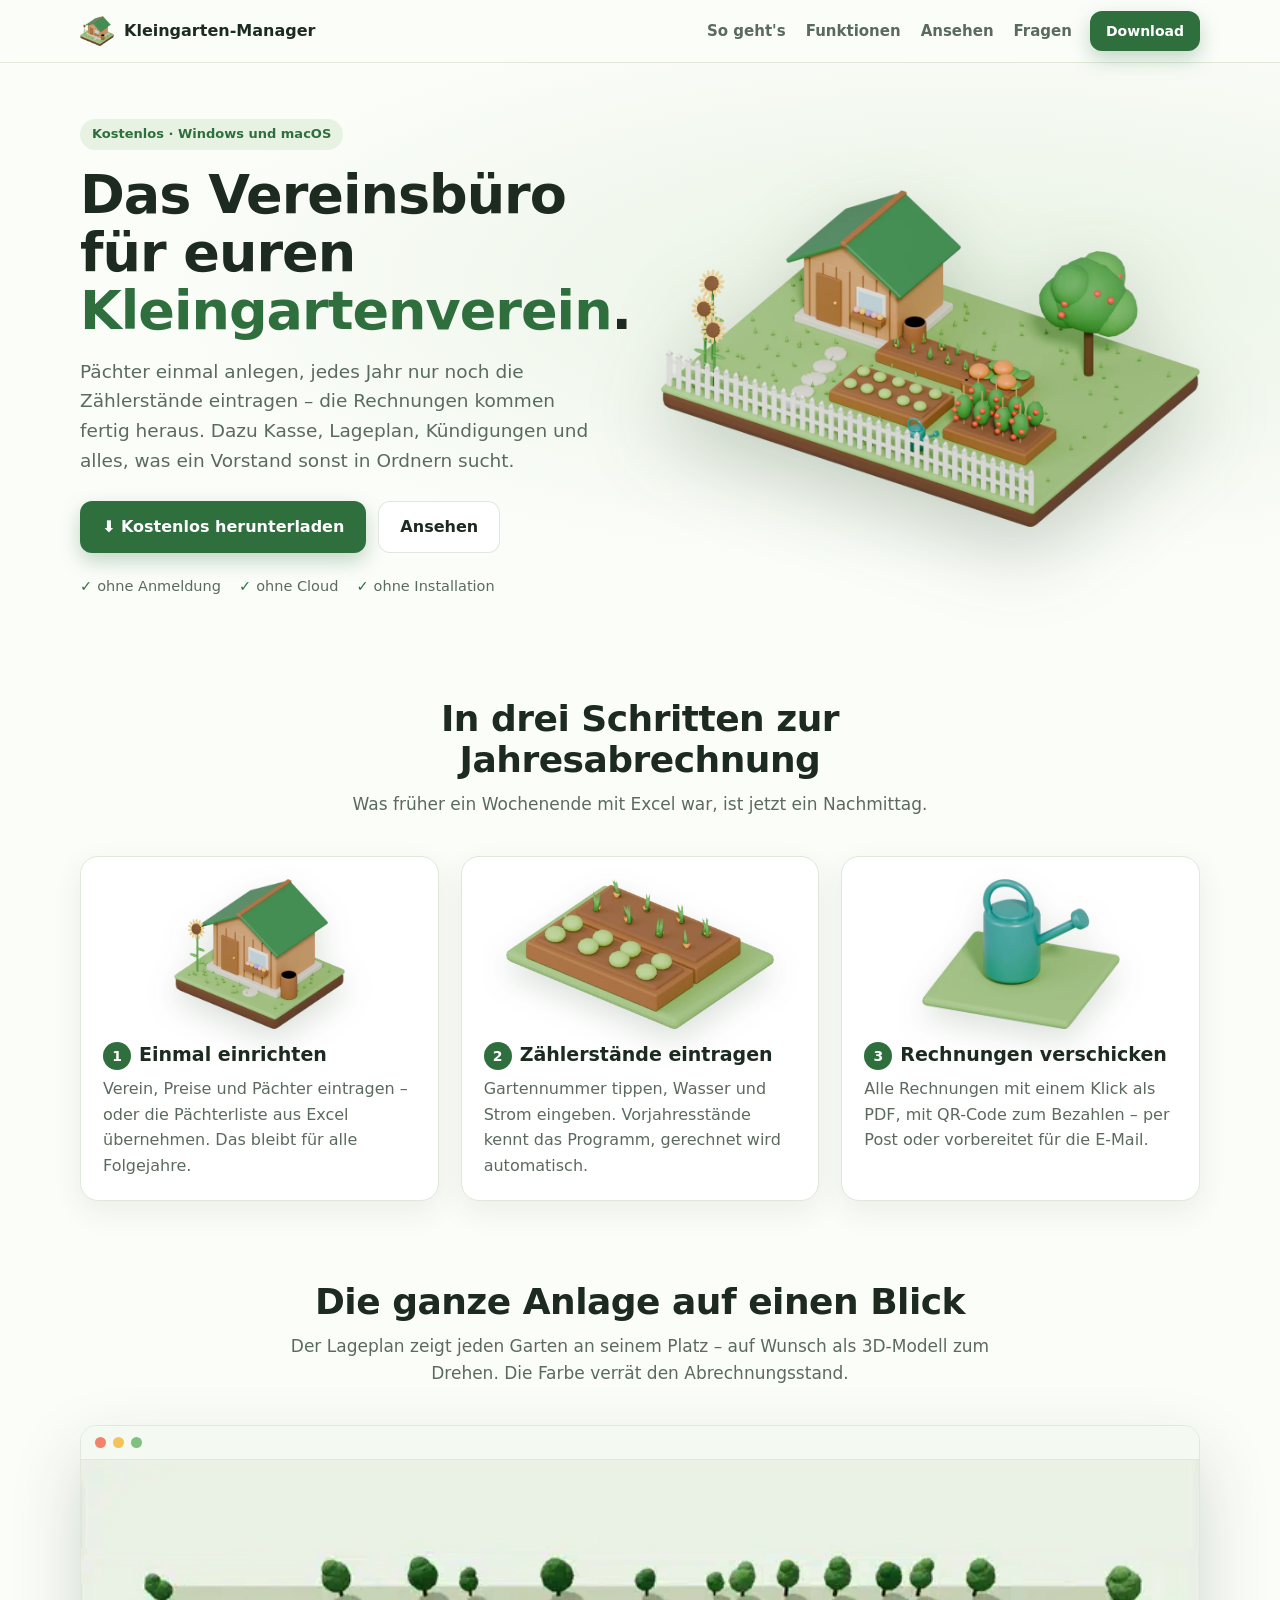
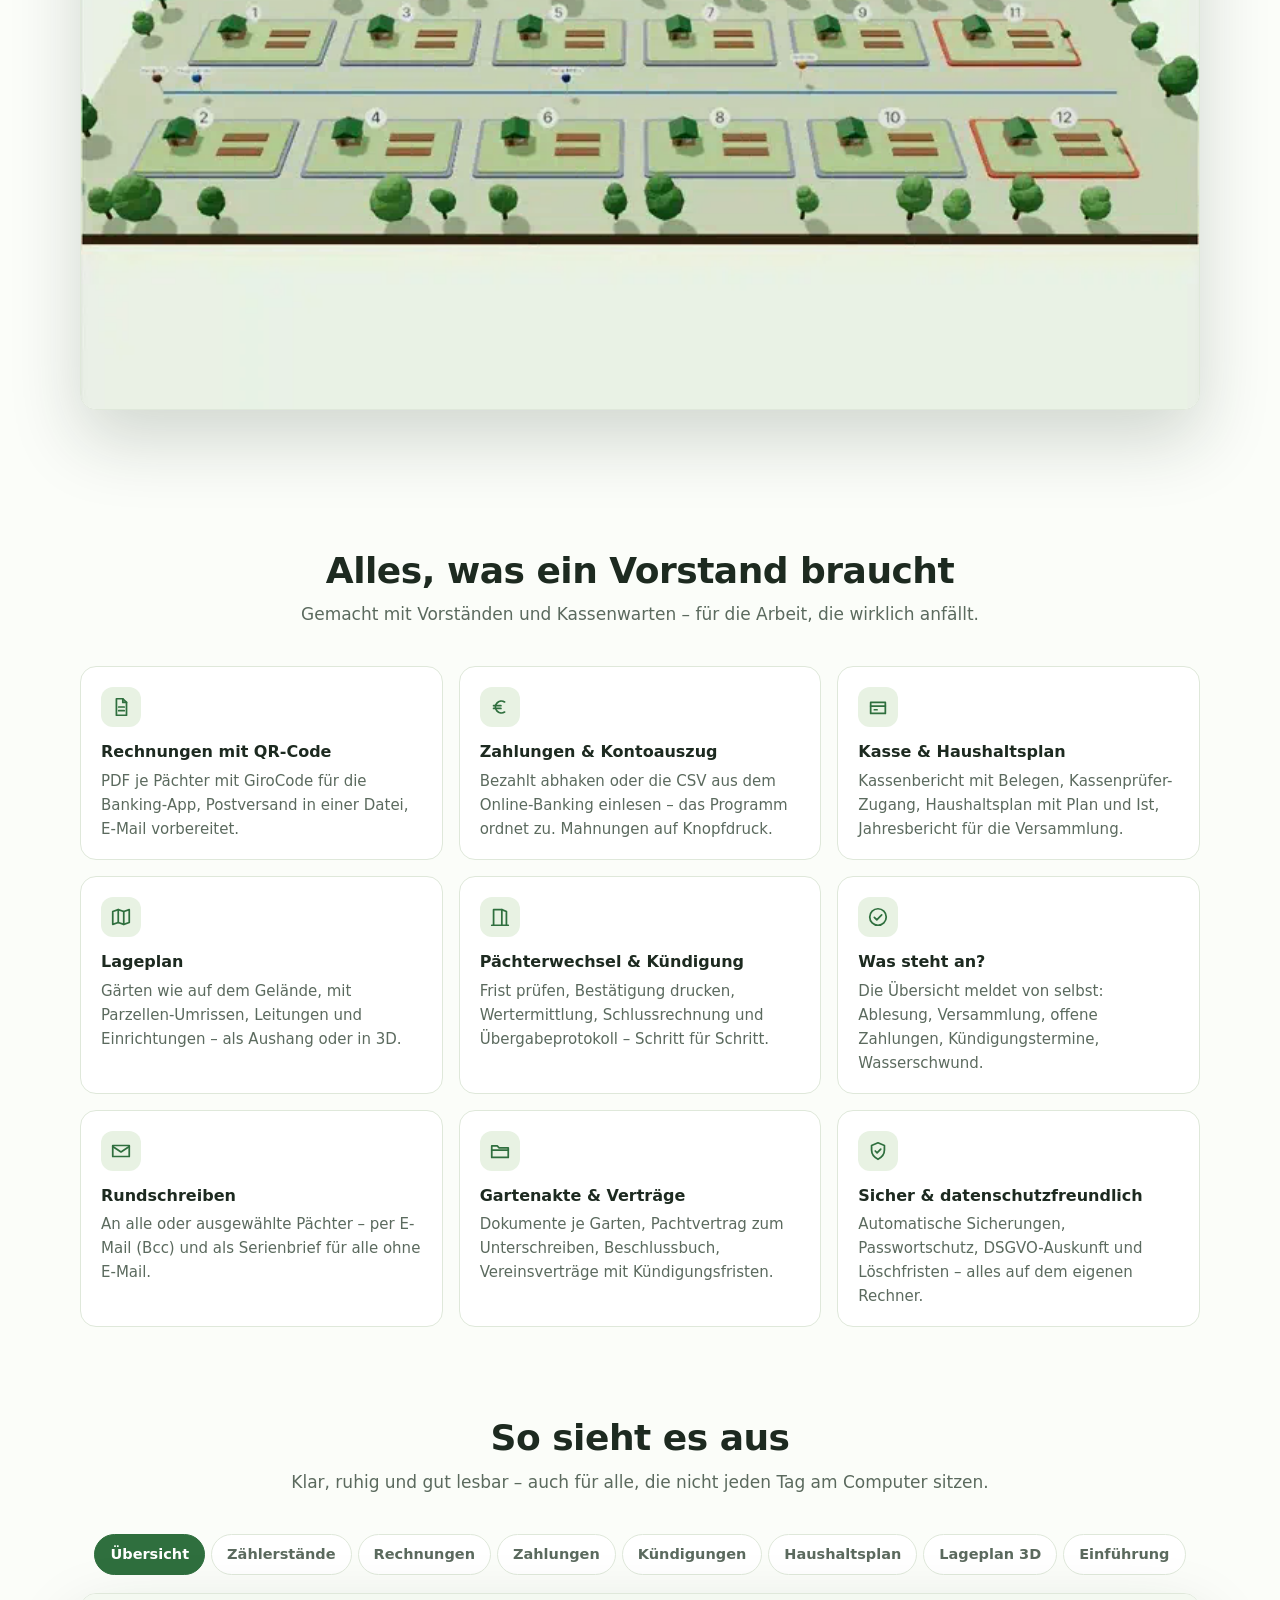
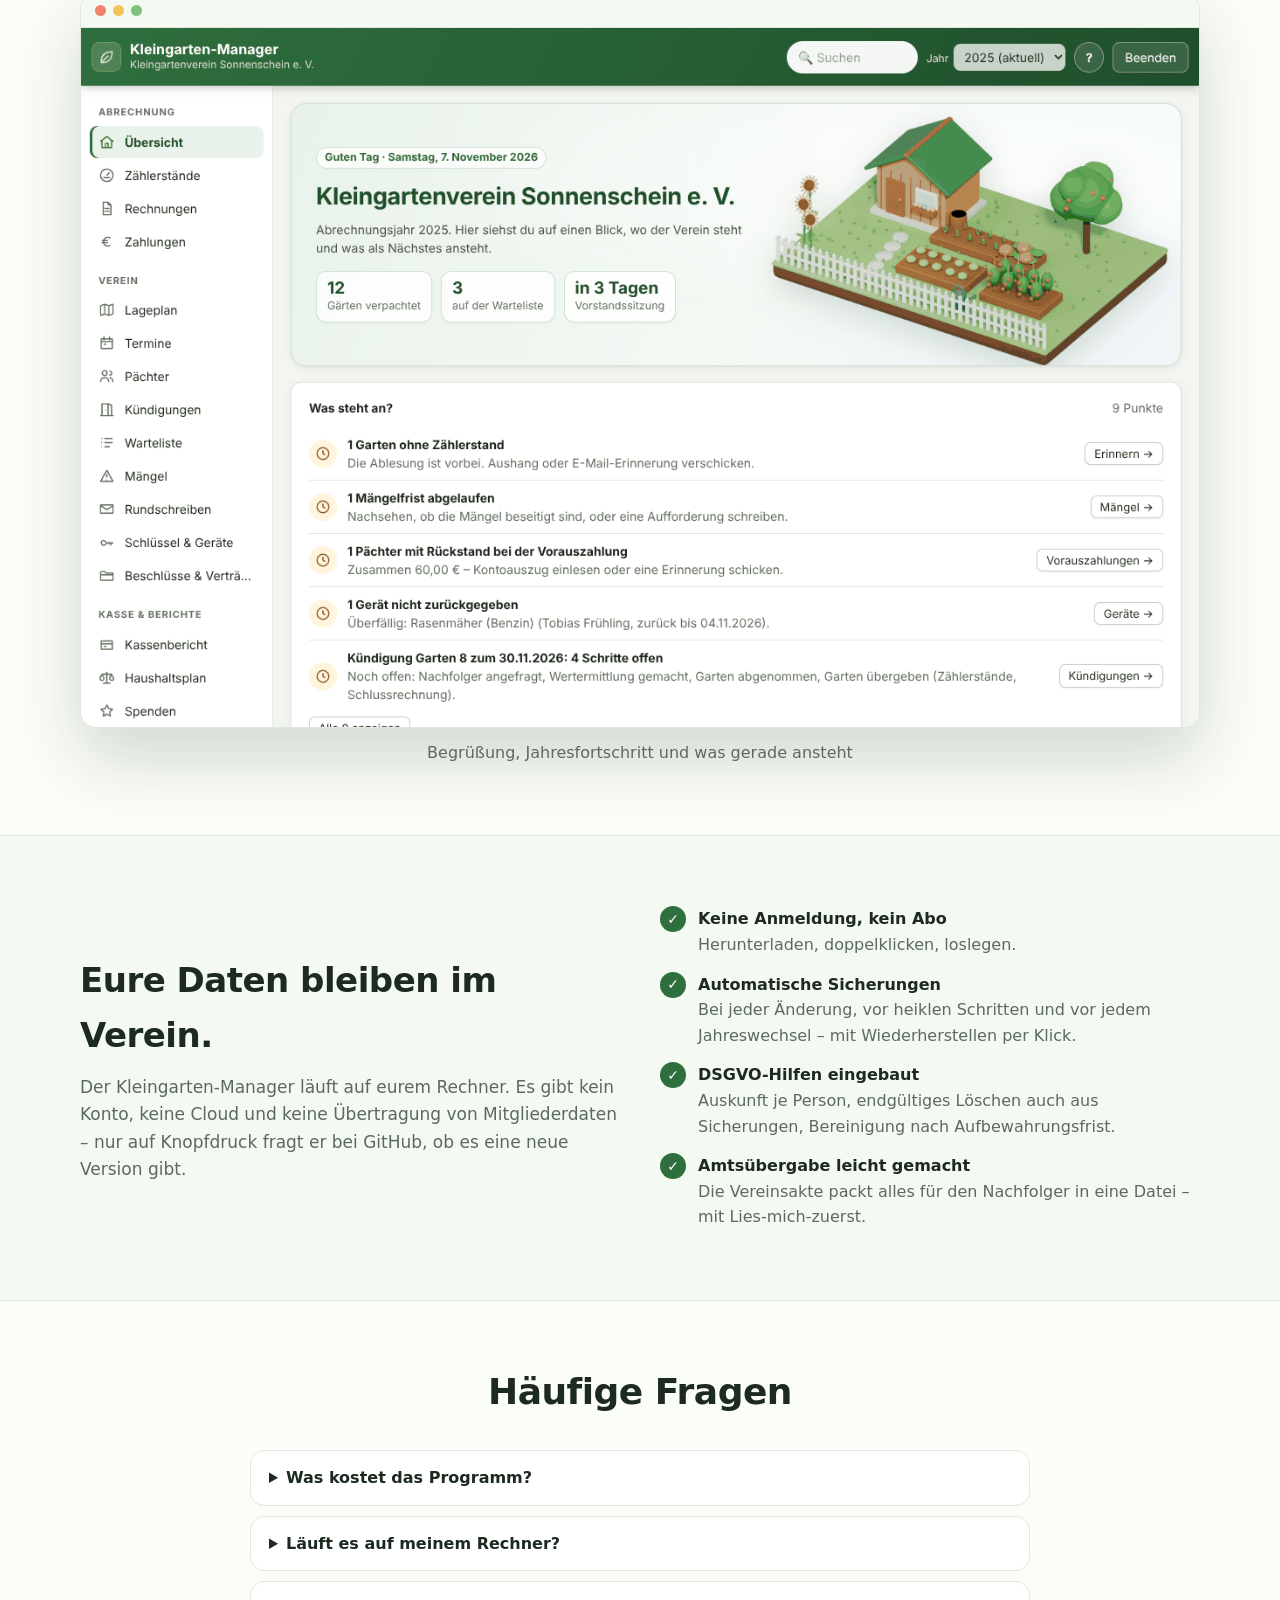
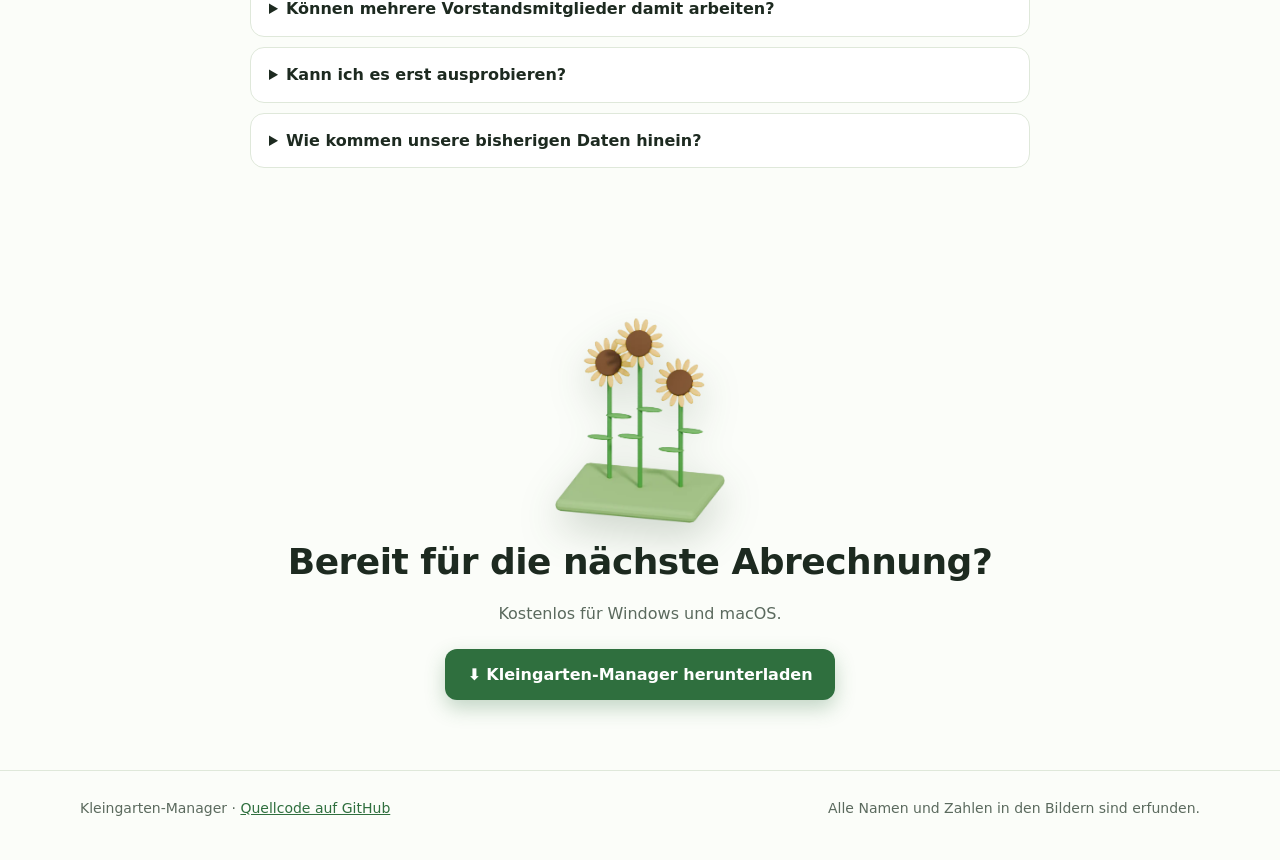
==== docs/index.html @ a8b7e05a "3D-Illustrationen, dezente Animationen, 3D-Lageplan, Willkommensgeschichte und Projektseite - Illust" ====
<!doctype html>
<html lang="de">
<head>
<meta charset="utf-8">
<meta name="viewport" content="width=device-width, initial-scale=1">
<title>Kleingarten-Manager – das Vereinsbüro für Kleingartenvereine</title>
<meta name="description" content="Kostenloses Programm für Kleingartenvereine: Zählerstände, Jahresrechnungen mit QR-Code, Zahlungen, Kasse, Lageplan, Kündigungen und mehr. Für Windows und macOS, ohne Cloud und ohne Anmeldung.">
<meta property="og:title" content="Kleingarten-Manager">
<meta property="og:description" content="Das Vereinsbüro für euren Kleingartenverein – kostenlos, ohne Cloud, ohne Anmeldung.">
<meta property="og:image" content="bilder/garten.webp">
<link rel="icon" href="bilder/laube.webp">
<style>
  :root {
    --gruen: #2f6f3e; --gruen-dunkel: #1f4d2b; --gruen-hell: #e8f2e3; --gruen-zart: #f4f9f1; --linie: #dfe8da;
    --text: #1d2a20; --grau: #5b6a5e; --karte: #ffffff; --grund: #fbfdf9; --schatten: 0 10px 30px rgba(20, 45, 25, .08);
    --rund: 18px;
  }
  @media (prefers-color-scheme: dark) {
    :root { --gruen: #6fbf7f; --gruen-dunkel: #a6dcb0; --gruen-hell: #1d2f22; --gruen-zart: #16231a; --linie: #2a3b2e;
      --text: #e8f0e9; --grau: #a7b6aa; --karte: #18231b; --grund: #111a13; --schatten: 0 10px 30px rgba(0, 0, 0, .35); }
  }
  * { box-sizing: border-box; }
  html { scroll-behavior: smooth; }
  body { margin: 0; font: 16px/1.6 system-ui, -apple-system, "Segoe UI", Roboto, sans-serif; color: var(--text); background: var(--grund); }
  a { color: var(--gruen); }
  img { max-width: 100%; height: auto; display: block; }
  .breit { width: min(1120px, calc(100% - 32px)); margin: 0 auto; }

  header.kopf { position: sticky; top: 0; z-index: 10; backdrop-filter: blur(10px); background: color-mix(in srgb, var(--grund) 82%, transparent); border-bottom: 1px solid var(--linie); }
  header.kopf .breit { display: flex; align-items: center; gap: 18px; height: 62px; }
  .marke { display: flex; align-items: center; gap: 10px; font-weight: 750; text-decoration: none; color: var(--text); }
  .marke img { width: 34px; height: 34px; object-fit: contain; }
  nav.links { margin-left: auto; display: flex; gap: 20px; }
  nav.links a { color: var(--grau); text-decoration: none; font-weight: 550; font-size: 15px; }
  nav.links a:hover { color: var(--text); }
  @media (max-width: 760px) { nav.links { display: none; } }

  .knopf { display: inline-flex; align-items: center; gap: 8px; padding: 13px 22px; border-radius: 12px; font-weight: 650; text-decoration: none;
    background: var(--gruen); color: #fff; box-shadow: 0 8px 20px rgba(47, 111, 62, .28); transition: transform .15s, box-shadow .15s; }
  .knopf:hover { transform: translateY(-1px); box-shadow: 0 12px 26px rgba(47, 111, 62, .32); }
  .knopf.zart { background: var(--karte); color: var(--text); box-shadow: inset 0 0 0 1px var(--linie); }
  @media (prefers-color-scheme: dark) { .knopf { color: #0f1a12; } }
  .klein { padding: 9px 16px; font-size: 14px; }

  .held { padding: 56px 0 30px; background: radial-gradient(ellipse at 75% 40%, var(--gruen-hell), transparent 60%); }
  .held .breit { display: grid; grid-template-columns: 1fr 1.05fr; gap: 30px; align-items: center; }
  .marke-klein { display: inline-block; font-size: 13px; font-weight: 650; color: var(--gruen); background: var(--gruen-hell); padding: 5px 12px; border-radius: 99px; }
  h1 { font-size: clamp(34px, 5vw, 54px); line-height: 1.08; letter-spacing: -1px; margin: 16px 0 16px; }
  h1 em { font-style: normal; color: var(--gruen); }
  .held p.unter { font-size: 18.5px; color: var(--grau); max-width: 520px; margin: 0 0 26px; }
  .held .aktionen { display: flex; gap: 12px; flex-wrap: wrap; }
  .held .fakten { display: flex; gap: 18px; flex-wrap: wrap; margin-top: 22px; color: var(--grau); font-size: 14.5px; }
  .held .fakten span::before { content: "✓ "; color: var(--gruen); font-weight: 800; }
  .held-bild img { filter: drop-shadow(0 28px 40px rgba(30, 60, 30, .22)); animation: schweben 7s ease-in-out infinite; }
  @keyframes schweben { 0%, 100% { transform: translateY(0); } 50% { transform: translateY(-8px); } }
  @media (max-width: 860px) { .held .breit { grid-template-columns: 1fr; } .held-bild { order: -1; max-width: 520px; margin: 0 auto; } }

  section { padding: 70px 0; }
  .titel { text-align: center; max-width: 720px; margin: 0 auto 38px; }
  .titel h2 { font-size: clamp(26px, 3.4vw, 36px); letter-spacing: -.5px; margin: 0 0 10px; line-height: 1.15; }
  .titel p { color: var(--grau); margin: 0; font-size: 17px; }

  .fenster { border-radius: 16px; overflow: hidden; background: var(--karte); box-shadow: 0 30px 70px rgba(20, 45, 25, .18); border: 1px solid var(--linie); }
  .fenster .leiste { height: 34px; display: flex; align-items: center; gap: 7px; padding: 0 14px; background: var(--gruen-zart); border-bottom: 1px solid var(--linie); }
  .fenster .leiste i { width: 11px; height: 11px; border-radius: 50%; background: #e6e9e3; }
  .fenster .leiste i:nth-child(1) { background: #f2836b; } .fenster .leiste i:nth-child(2) { background: #f4c45a; } .fenster .leiste i:nth-child(3) { background: #7fc27f; }

  .schritte { display: grid; grid-template-columns: repeat(3, 1fr); gap: 22px; }
  .schritt { background: var(--karte); border: 1px solid var(--linie); border-radius: var(--rund); padding: 22px; box-shadow: var(--schatten); }
  .schritt img { height: 150px; width: 100%; object-fit: contain; margin-bottom: 10px; filter: drop-shadow(0 12px 16px rgba(30, 60, 30, .16)); }
  .schritt b { display: block; font-size: 19px; margin-bottom: 6px; }
  .schritt span.nr { display: inline-grid; place-items: center; width: 28px; height: 28px; border-radius: 50%; background: var(--gruen); color: #fff; font-weight: 750; font-size: 14px; margin-right: 8px; }
  .schritt p { color: var(--grau); margin: 0; }
  @media (max-width: 860px) { .schritte { grid-template-columns: 1fr; } }

  .gitter { display: grid; grid-template-columns: repeat(3, 1fr); gap: 16px; }
  .merkmal { background: var(--karte); border: 1px solid var(--linie); border-radius: 16px; padding: 20px 20px 18px; transition: transform .2s, box-shadow .2s; }
  .merkmal:hover { transform: translateY(-2px); box-shadow: var(--schatten); }
  .merkmal .ico { width: 40px; height: 40px; border-radius: 12px; display: grid; place-items: center; background: var(--gruen-hell); color: var(--gruen); margin-bottom: 12px; }
  .merkmal .ico svg { width: 22px; height: 22px; fill: none; stroke: currentColor; stroke-width: 1.9; stroke-linecap: round; stroke-linejoin: round; }
  .merkmal b { display: block; margin-bottom: 4px; }
  .merkmal p { margin: 0; color: var(--grau); font-size: 15px; }
  @media (max-width: 960px) { .gitter { grid-template-columns: 1fr 1fr; } }
  @media (max-width: 620px) { .gitter { grid-template-columns: 1fr; } }

  .reiter { display: flex; gap: 6px; justify-content: center; flex-wrap: wrap; margin-bottom: 18px; }
  .reiter button { border: 1px solid var(--linie); background: var(--karte); color: var(--grau); padding: 8px 15px; border-radius: 99px; font: inherit; font-weight: 600; font-size: 14.5px; cursor: pointer; }
  .reiter button.an { background: var(--gruen); color: #fff; border-color: var(--gruen); }
  .galerie { position: relative; }
  .galerie img { width: 100%; transition: opacity .35s; }
  .galerie figcaption { text-align: center; color: var(--grau); margin-top: 12px; font-size: 15px; }

  .vertrauen { background: var(--gruen-zart); border-top: 1px solid var(--linie); border-bottom: 1px solid var(--linie); }
  .vertrauen .breit { display: grid; grid-template-columns: 1fr 1fr; gap: 40px; align-items: center; }
  .vertrauen ul { list-style: none; padding: 0; margin: 0; display: grid; gap: 14px; }
  .vertrauen li { display: grid; grid-template-columns: 28px 1fr; gap: 10px; }
  .vertrauen li::before { content: "✓"; display: grid; place-items: center; width: 26px; height: 26px; border-radius: 50%; background: var(--gruen); color: #fff; font-weight: 800; font-size: 14px; }
  .vertrauen li span { color: var(--grau); }
  @media (max-width: 860px) { .vertrauen .breit { grid-template-columns: 1fr; } }

  details { background: var(--karte); border: 1px solid var(--linie); border-radius: 14px; padding: 14px 18px; margin-bottom: 10px; }
  summary { cursor: pointer; font-weight: 650; }
  details p { color: var(--grau); margin: 10px 0 2px; }
  .faq { max-width: 780px; margin: 0 auto; }

  .schluss { text-align: center; }
  .schluss img { width: 170px; margin: 0 auto 10px; filter: drop-shadow(0 16px 20px rgba(30, 60, 30, .2)); }
  footer { border-top: 1px solid var(--linie); padding: 26px 0 40px; color: var(--grau); font-size: 14px; }
  footer .breit { display: flex; gap: 16px; flex-wrap: wrap; justify-content: space-between; }

  /* sanftes Erscheinen beim Scrollen */
  .erscheint { opacity: 0; transform: translateY(18px); transition: opacity .7s ease, transform .7s cubic-bezier(.2, .7, .2, 1); }
  .erscheint.sichtbar { opacity: 1; transform: none; }
  @media (prefers-reduced-motion: reduce) {
    html { scroll-behavior: auto; }
    .erscheint { opacity: 1; transform: none; transition: none; }
    .held-bild img { animation: none; }
  }
</style>
</head>
<body>

<header class="kopf">
  <div class="breit">
    <a class="marke" href="#"><img src="bilder/laube.webp" alt="">Kleingarten-Manager</a>
    <nav class="links"><a href="#so-gehts">So geht's</a><a href="#funktionen">Funktionen</a><a href="#ansehen">Ansehen</a><a href="#fragen">Fragen</a></nav>
    <a class="knopf klein" href="https://github.com/Magnethelm90/Kleingarten-Manager/releases/latest">Download</a>
  </div>
</header>

<main>
<div class="held">
  <div class="breit">
    <div>
      <span class="marke-klein">Kostenlos · Windows und macOS</span>
      <h1>Das Vereinsbüro für euren <em>Kleingartenverein</em>.</h1>
      <p class="unter">Pächter einmal anlegen, jedes Jahr nur noch die Zählerstände eintragen – die Rechnungen kommen fertig heraus. Dazu Kasse, Lageplan, Kündigungen und alles, was ein Vorstand sonst in Ordnern sucht.</p>
      <div class="aktionen">
        <a class="knopf" href="https://github.com/Magnethelm90/Kleingarten-Manager/releases/latest">⬇ Kostenlos herunterladen</a>
        <a class="knopf zart" href="#ansehen">Ansehen</a>
      </div>
      <div class="fakten"><span>ohne Anmeldung</span><span>ohne Cloud</span><span>ohne Installation</span></div>
    </div>
    <div class="held-bild"><img src="bilder/garten.webp" width="1200" height="830" alt="Kleingarten mit Laube, Beeten, Obstbaum und Zaun"></div>
  </div>
</div>

<section id="so-gehts">
  <div class="breit">
    <div class="titel erscheint"><h2>In drei Schritten zur Jahresabrechnung</h2><p>Was früher ein Wochenende mit Excel war, ist jetzt ein Nachmittag.</p></div>
    <div class="schritte">
      <div class="schritt erscheint"><img src="bilder/laube.webp" alt=""><b><span class="nr">1</span>Einmal einrichten</b><p>Verein, Preise und Pächter eintragen – oder die Pächterliste aus Excel übernehmen. Das bleibt für alle Folgejahre.</p></div>
      <div class="schritt erscheint"><img src="bilder/beet.webp" alt=""><b><span class="nr">2</span>Zählerstände eintragen</b><p>Gartennummer tippen, Wasser und Strom eingeben. Vorjahresstände kennt das Programm, gerechnet wird automatisch.</p></div>
      <div class="schritt erscheint"><img src="bilder/kanne.webp" alt=""><b><span class="nr">3</span>Rechnungen verschicken</b><p>Alle Rechnungen mit einem Klick als PDF, mit QR-Code zum Bezahlen – per Post oder vorbereitet für die E-Mail.</p></div>
    </div>
  </div>
</section>

<section style="padding-top:10px">
  <div class="breit erscheint">
    <div class="titel"><h2>Die ganze Anlage auf einen Blick</h2><p>Der Lageplan zeigt jeden Garten an seinem Platz – auf Wunsch als 3D-Modell zum Drehen. Die Farbe verrät den Abrechnungsstand.</p></div>
    <div class="fenster"><div class="leiste"><i></i><i></i><i></i></div><img src="bilder/lageplan-3d-animation.webp" width="760" height="373" alt="Der Lageplan als 3D-Modell" loading="lazy" style="width:100%"></div>
  </div>
</section>

<section id="funktionen">
  <div class="breit">
    <div class="titel erscheint"><h2>Alles, was ein Vorstand braucht</h2><p>Gemacht mit Vorständen und Kassenwarten – für die Arbeit, die wirklich anfällt.</p></div>
    <div class="gitter">
      <div class="merkmal erscheint"><div class="ico"><svg viewBox="0 0 24 24"><path d="M7 3h7l4 4v14H7z"/><path d="M14 3v4h4"/><path d="M9.5 12h6M9.5 16h6"/></svg></div><b>Rechnungen mit QR-Code</b><p>PDF je Pächter mit GiroCode für die Banking-App, Postversand in einer Datei, E-Mail vorbereitet.</p></div>
      <div class="merkmal erscheint"><div class="ico"><svg viewBox="0 0 24 24"><path d="M17 6.5A6.5 6.5 0 1 0 17 17.5"/><path d="M5 10.5h8M5 13.5h8"/></svg></div><b>Zahlungen & Kontoauszug</b><p>Bezahlt abhaken oder die CSV aus dem Online-Banking einlesen – das Programm ordnet zu. Mahnungen auf Knopfdruck.</p></div>
      <div class="merkmal erscheint"><div class="ico"><svg viewBox="0 0 24 24"><path d="M4 7h16v12H4z"/><path d="M4 11h16M8 15h3"/></svg></div><b>Kasse & Haushaltsplan</b><p>Kassenbericht mit Belegen, Kassenprüfer-Zugang, Haushaltsplan mit Plan und Ist, Jahresbericht für die Versammlung.</p></div>
      <div class="merkmal erscheint"><div class="ico"><svg viewBox="0 0 24 24"><path d="M3 6l6-2 6 2 6-2v14l-6 2-6-2-6 2z"/><path d="M9 4v14M15 6v14"/></svg></div><b>Lageplan</b><p>Gärten wie auf dem Gelände, mit Parzellen-Umrissen, Leitungen und Einrichtungen – als Aushang oder in 3D.</p></div>
      <div class="merkmal erscheint"><div class="ico"><svg viewBox="0 0 24 24"><path d="M5 21V4h9v17"/><path d="M14 4l5 2v15"/><path d="M3 21h18"/></svg></div><b>Pächterwechsel & Kündigung</b><p>Frist prüfen, Bestätigung drucken, Wertermittlung, Schlussrechnung und Übergabeprotokoll – Schritt für Schritt.</p></div>
      <div class="merkmal erscheint"><div class="ico"><svg viewBox="0 0 24 24"><path d="M12 3a9 9 0 1 0 0 18 9 9 0 0 0 0-18z"/><path d="M8 12.5l2.7 2.7L16 9.8"/></svg></div><b>Was steht an?</b><p>Die Übersicht meldet von selbst: Ablesung, Versammlung, offene Zahlungen, Kündigungstermine, Wasserschwund.</p></div>
      <div class="merkmal erscheint"><div class="ico"><svg viewBox="0 0 24 24"><path d="M3 6h18v12H3z"/><path d="M3 7l9 6 9-6"/></svg></div><b>Rundschreiben</b><p>An alle oder ausgewählte Pächter – per E-Mail (Bcc) und als Serienbrief für alle ohne E-Mail.</p></div>
      <div class="merkmal erscheint"><div class="ico"><svg viewBox="0 0 24 24"><path d="M3 6.5h6l2 2h10V19H3z"/><path d="M3 11h18"/></svg></div><b>Gartenakte & Verträge</b><p>Dokumente je Garten, Pachtvertrag zum Unterschreiben, Beschlussbuch, Vereinsverträge mit Kündigungsfristen.</p></div>
      <div class="merkmal erscheint"><div class="ico"><svg viewBox="0 0 24 24"><path d="M12 3l7 3v5c0 5-3 8-7 10-4-2-7-5-7-10V6z"/><path d="M9 12l2 2 4-4"/></svg></div><b>Sicher & datenschutzfreundlich</b><p>Automatische Sicherungen, Passwortschutz, DSGVO-Auskunft und Löschfristen – alles auf dem eigenen Rechner.</p></div>
    </div>
  </div>
</section>

<section id="ansehen" style="padding-top:20px">
  <div class="breit erscheint">
    <div class="titel"><h2>So sieht es aus</h2><p>Klar, ruhig und gut lesbar – auch für alle, die nicht jeden Tag am Computer sitzen.</p></div>
    <div class="reiter" role="tablist"></div>
    <figure class="galerie fenster" style="margin:0"><div class="leiste"><i></i><i></i><i></i></div><img id="galerie-bild" src="bilder/uebersicht.png" width="1280" height="800" alt=""></figure>
    <figcaption class="galerie" id="galerie-text" style="text-align:center;color:var(--grau);margin-top:12px"></figcaption>
  </div>
</section>

<section class="vertrauen">
  <div class="breit">
    <div class="erscheint">
      <h2 style="font-size:clamp(26px,3.4vw,34px);letter-spacing:-.5px;margin:0 0 12px">Eure Daten bleiben im Verein.</h2>
      <p style="color:var(--grau);font-size:17px;margin:0">Der Kleingarten-Manager läuft auf eurem Rechner. Es gibt kein Konto, keine Cloud und keine Übertragung von Mitgliederdaten – nur auf Knopfdruck fragt er bei GitHub, ob es eine neue Version gibt.</p>
    </div>
    <ul class="erscheint">
      <li><div><b>Keine Anmeldung, kein Abo</b><br><span>Herunterladen, doppelklicken, loslegen.</span></div></li>
      <li><div><b>Automatische Sicherungen</b><br><span>Bei jeder Änderung, vor heiklen Schritten und vor jedem Jahreswechsel – mit Wiederherstellen per Klick.</span></div></li>
      <li><div><b>DSGVO-Hilfen eingebaut</b><br><span>Auskunft je Person, endgültiges Löschen auch aus Sicherungen, Bereinigung nach Aufbewahrungsfrist.</span></div></li>
      <li><div><b>Amtsübergabe leicht gemacht</b><br><span>Die Vereinsakte packt alles für den Nachfolger in eine Datei – mit Lies-mich-zuerst.</span></div></li>
    </ul>
  </div>
</section>

<section id="fragen">
  <div class="breit">
    <div class="titel erscheint"><h2>Häufige Fragen</h2></div>
    <div class="faq erscheint">
      <details><summary>Was kostet das Programm?</summary><p>Nichts. Der Kleingarten-Manager ist kostenlos, ohne Abo und ohne versteckte Kosten.</p></details>
      <details><summary>Läuft es auf meinem Rechner?</summary><p>Auf Windows 10 und 11 als einzelne .exe-Datei ohne Installation, auf macOS als App für den Programme-Ordner.</p></details>
      <details><summary>Können mehrere Vorstandsmitglieder damit arbeiten?</summary><p>Ja – liegt der Datenordner auf einem USB-Stick oder Netzlaufwerk, sorgt eine Sperre dafür, dass nie zwei Rechner gleichzeitig ändern.</p></details>
      <details><summary>Kann ich es erst ausprobieren?</summary><p>Ja. Auf Knopfdruck lädt das Programm einen erfundenen Beispielverein, den du mit einem Klick wieder entfernst.</p></details>
      <details><summary>Wie kommen unsere bisherigen Daten hinein?</summary><p>Die Pächterliste lässt sich aus Excel oder einer CSV-Datei übernehmen. Zählerstände des Vorjahres werden dabei mitgenommen.</p></details>
    </div>
  </div>
</section>

<section class="schluss">
  <div class="breit erscheint">
    <img src="bilder/sonne.webp" alt="">
    <h2 style="font-size:clamp(26px,3.4vw,36px);letter-spacing:-.5px;margin:0 0 10px">Bereit für die nächste Abrechnung?</h2>
    <p style="color:var(--grau);margin:0 0 22px">Kostenlos für Windows und macOS.</p>
    <a class="knopf" href="https://github.com/Magnethelm90/Kleingarten-Manager/releases/latest">⬇ Kleingarten-Manager herunterladen</a>
  </div>
</section>
</main>

<footer>
  <div class="breit">
    <span>Kleingarten-Manager · <a href="https://github.com/Magnethelm90/Kleingarten-Manager">Quellcode auf GitHub</a></span>
    <span>Alle Namen und Zahlen in den Bildern sind erfunden.</span>
  </div>
</footer>

<script>
  // Bildergalerie mit Reitern
  const BILDER = [
    ['uebersicht', 'Übersicht', 'Begrüßung, Jahresfortschritt und was gerade ansteht'],
    ['zaehlerstaende', 'Zählerstände', 'Nummer eintippen, nur die neuen Stände eingeben'],
    ['rechnungen', 'Rechnungen', 'Prüfen und mit einem Klick für alle ausstellen'],
    ['zahlungen', 'Zahlungen', 'Bezahlt abhaken, offene Posten und Mahnungen'],
    ['kuendigungen', 'Kündigungen', 'Frist prüfen und Schritt für Schritt bis zur Übergabe'],
    ['haushalt', 'Haushaltsplan', 'Plan und Ist je Posten auf einen Blick'],
    ['lageplan-3d', 'Lageplan 3D', 'Die Anlage als Modell zum Drehen und Zoomen'],
    ['einfuehrung', 'Einführung', 'Beim ersten Start: fünf Bilder, dann ein kurzer Rundgang'],
  ];
  const reiter = document.querySelector('.reiter'), bild = document.getElementById('galerie-bild'), text = document.getElementById('galerie-text');
  BILDER.forEach(([datei, name, beschreibung], i) => {
    const b = document.createElement('button');
    b.textContent = name; b.setAttribute('role', 'tab');
    b.addEventListener('click', () => {
      reiter.querySelectorAll('button').forEach((x) => x.classList.toggle('an', x === b));
      bild.style.opacity = '0';
      setTimeout(() => { bild.src = `bilder/${datei}.png`; bild.alt = beschreibung; text.textContent = beschreibung; bild.onload = () => { bild.style.opacity = '1'; }; }, 180);
    });
    if (i === 0) { b.classList.add('an'); text.textContent = beschreibung; bild.alt = beschreibung; }
    reiter.append(b);
  });
  // sanftes Erscheinen beim Scrollen
  const io = 'IntersectionObserver' in window ? new IntersectionObserver((es) => es.forEach((e) => { if (e.isIntersecting) { e.target.classList.add('sichtbar'); io.unobserve(e.target); } }), { threshold: 0.12 }) : null;
  document.querySelectorAll('.erscheint').forEach((el) => (io ? io.observe(el) : el.classList.add('sichtbar')));
</script>
</body>
</html>
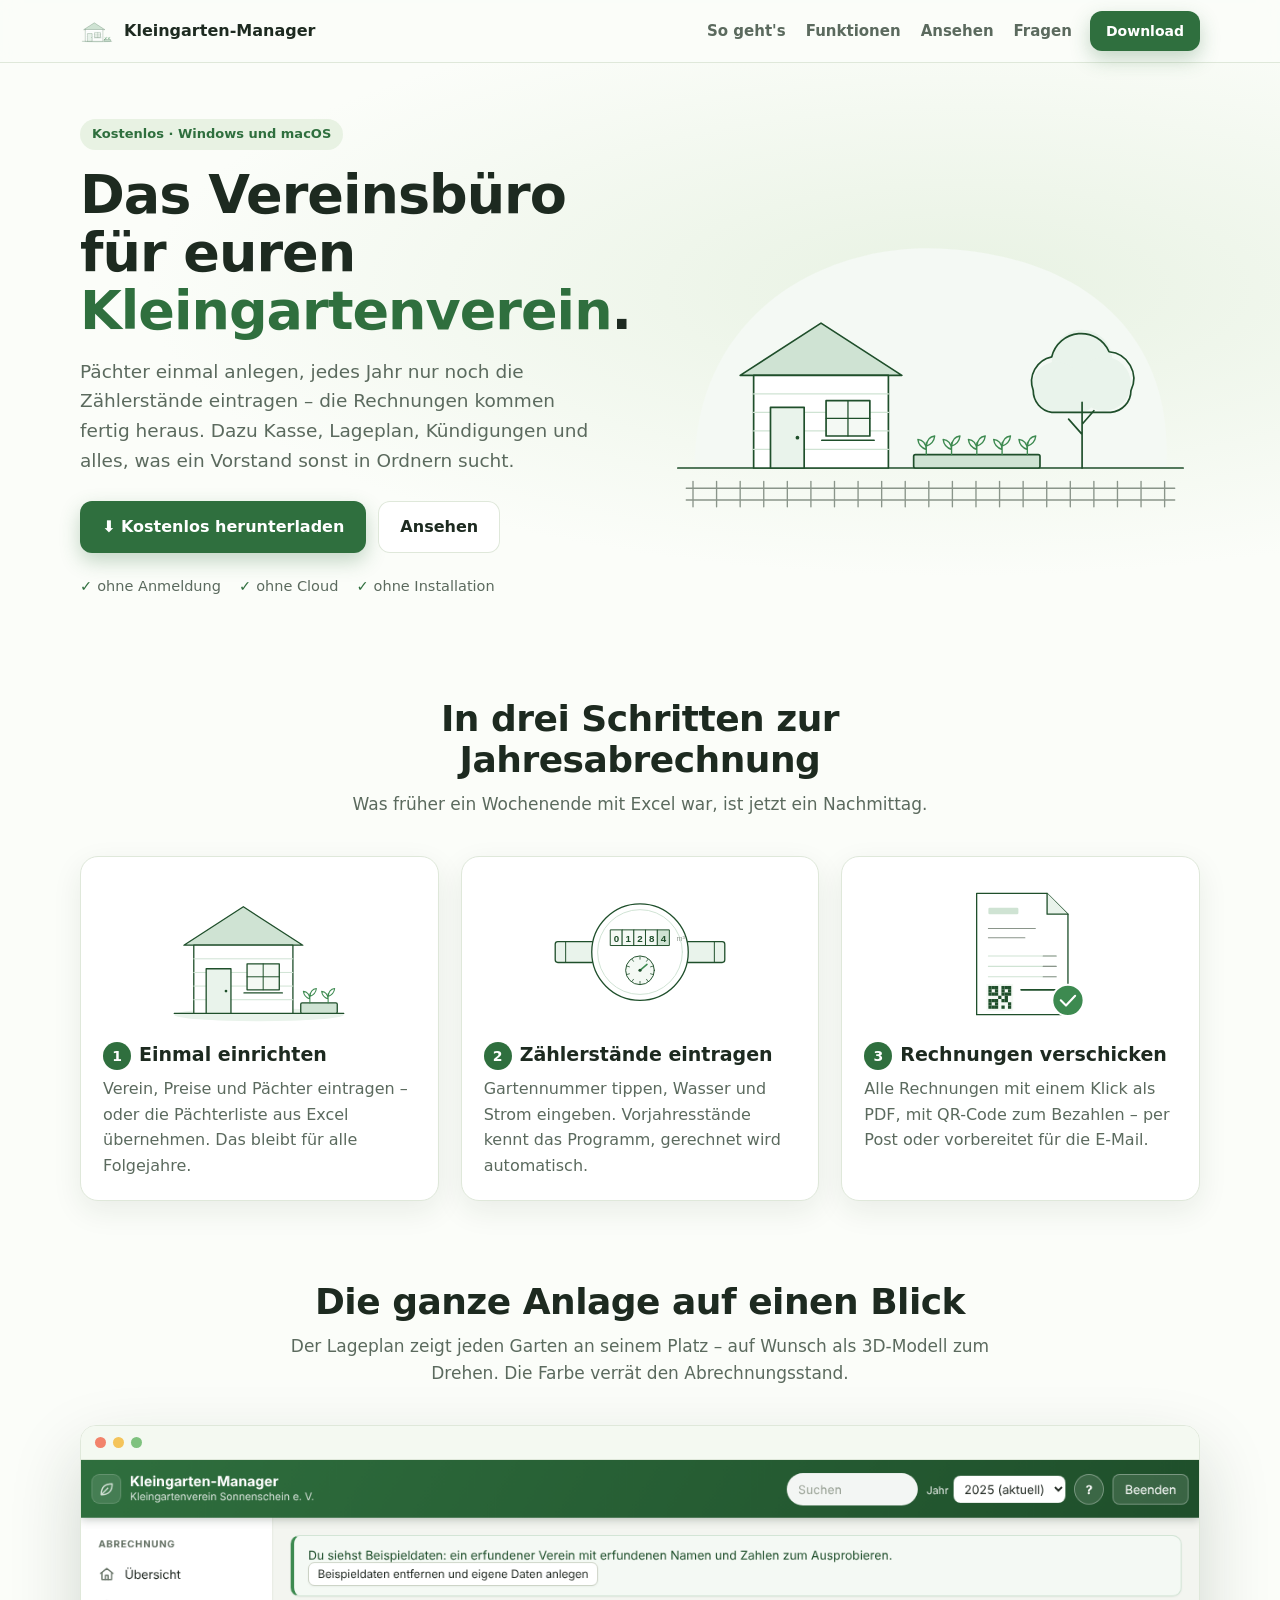
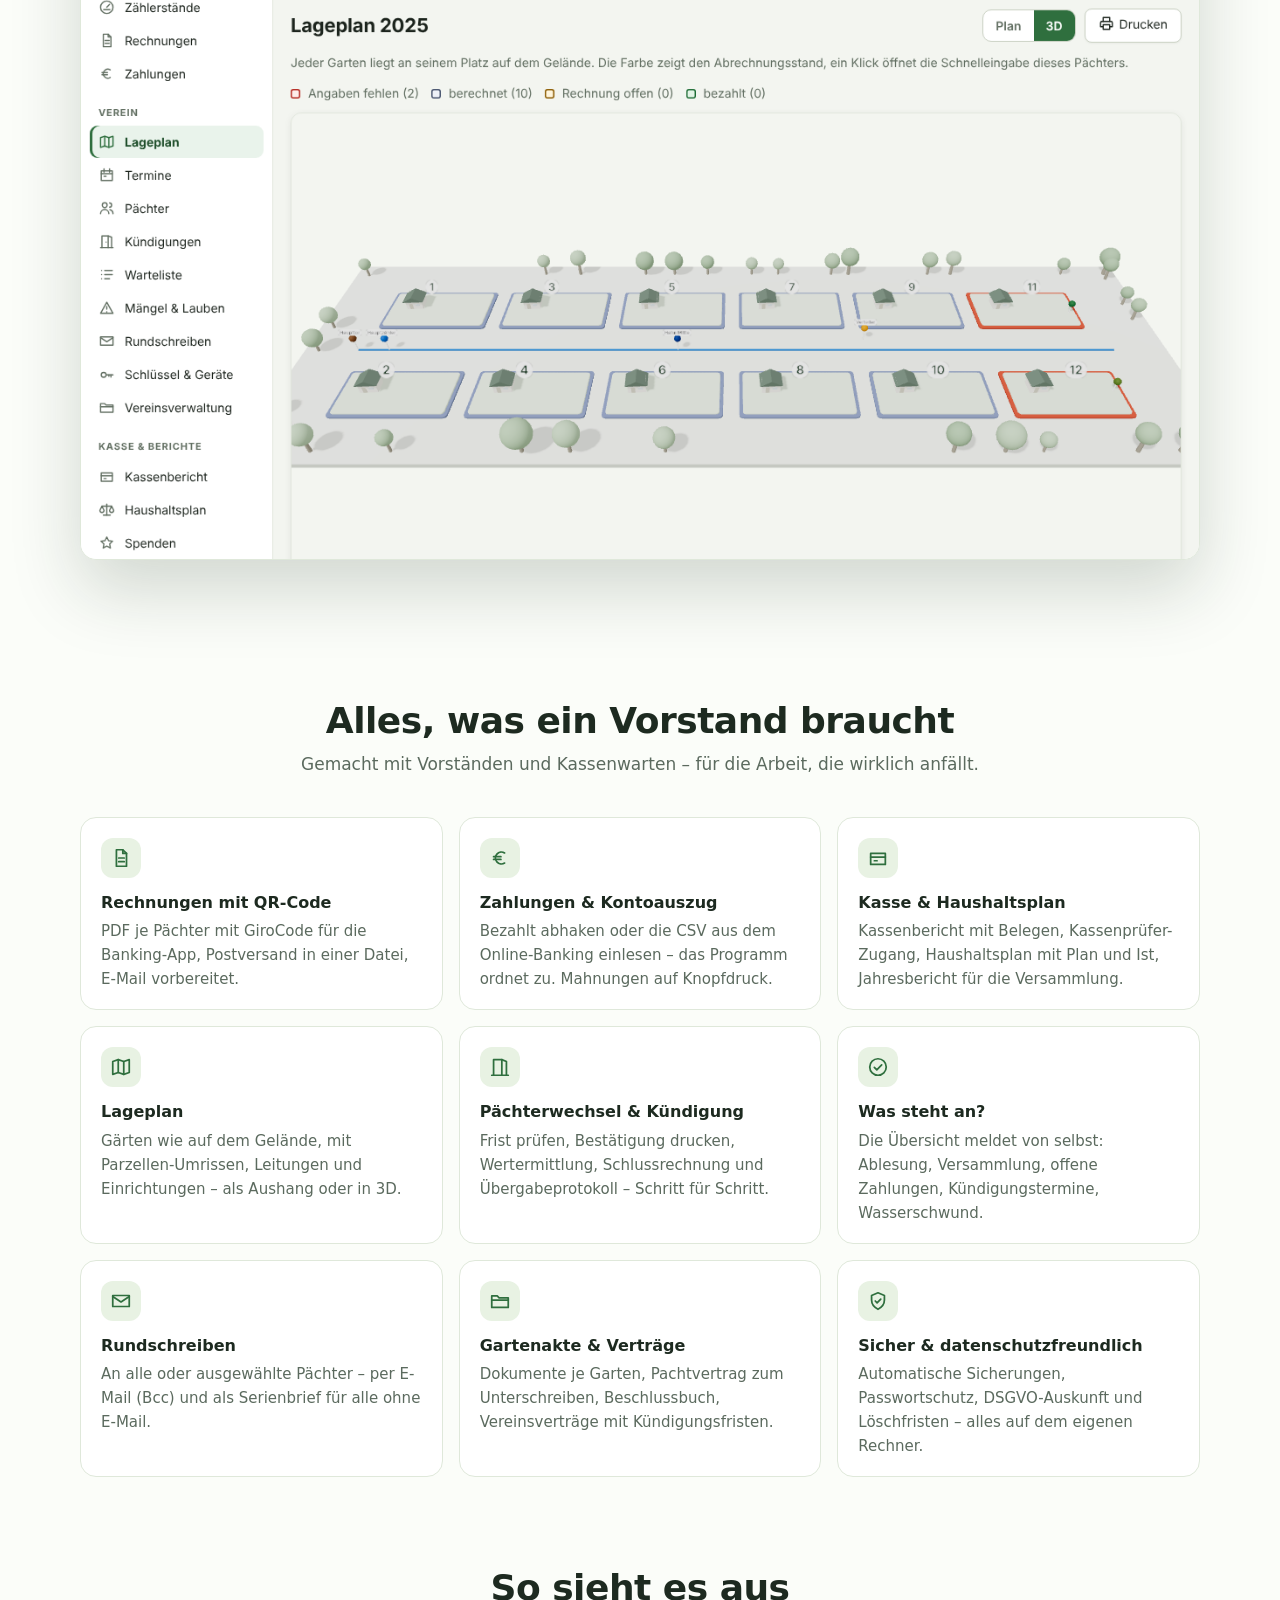
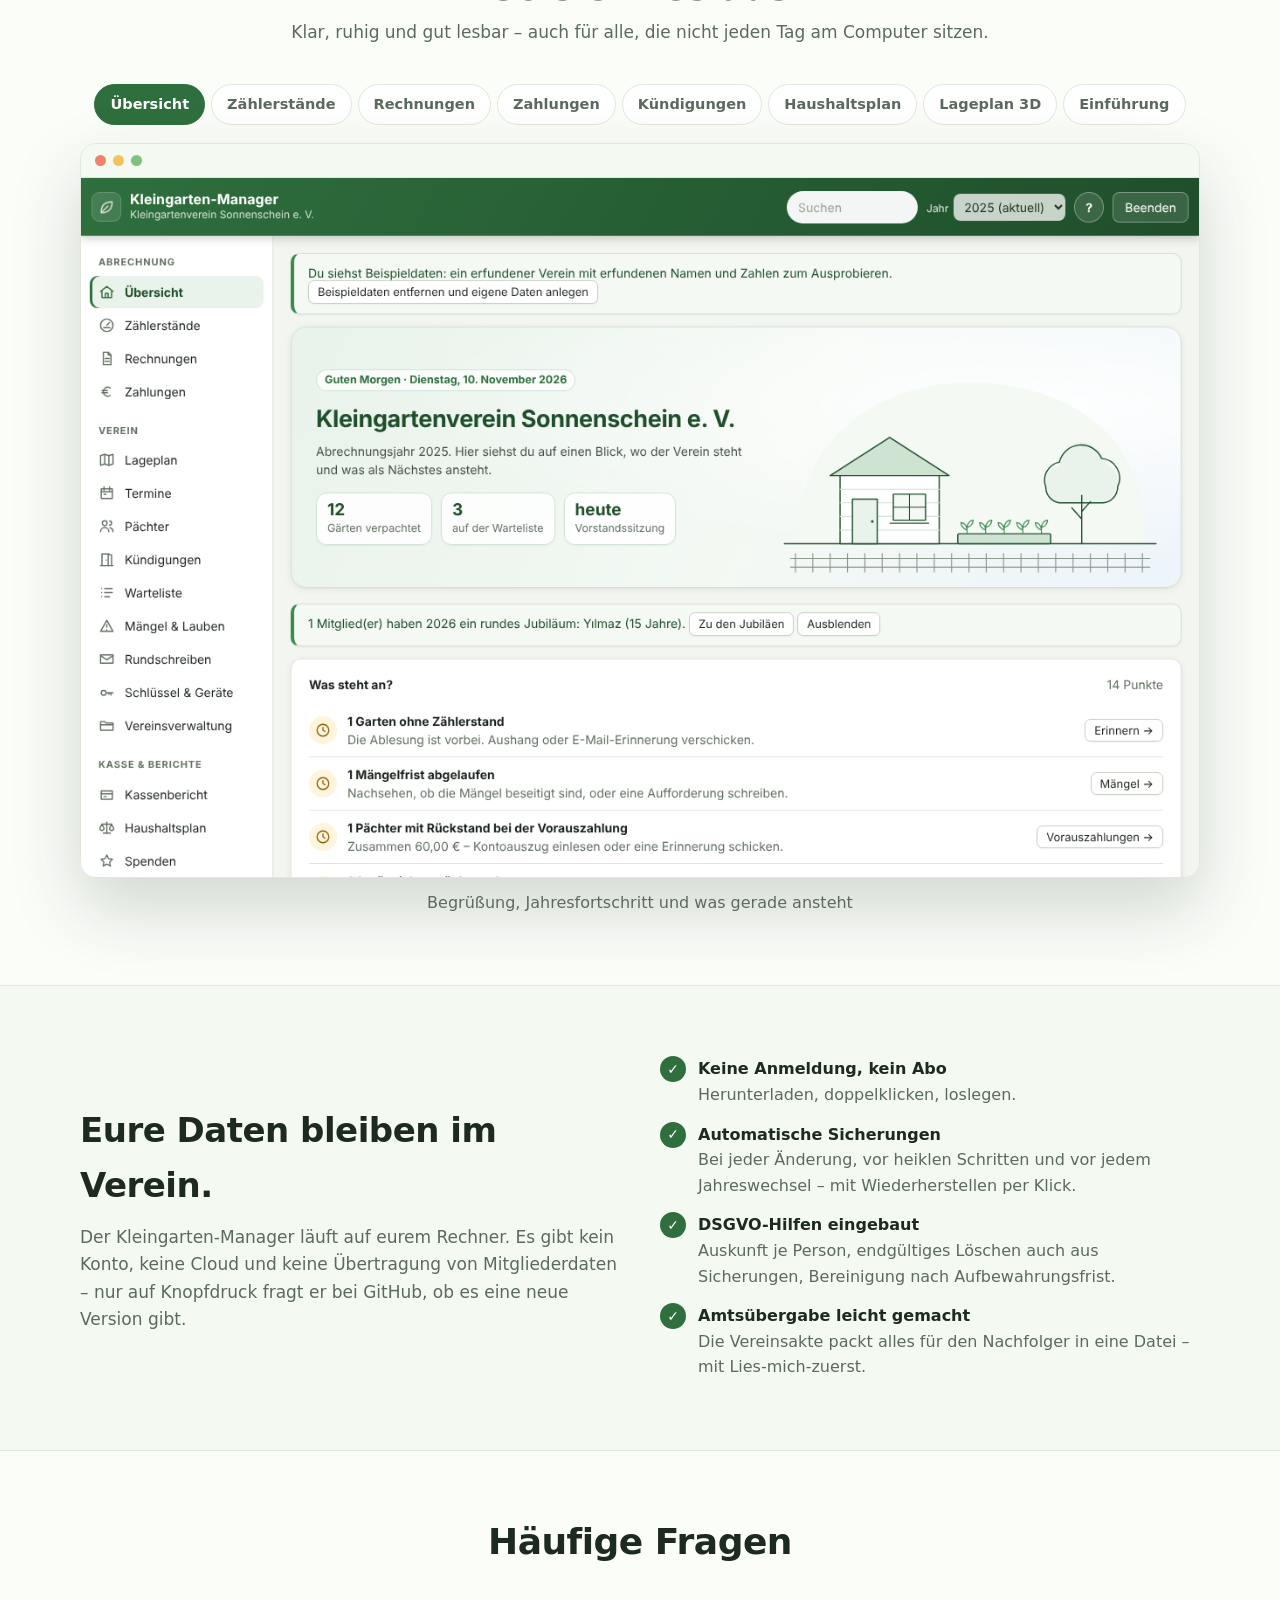
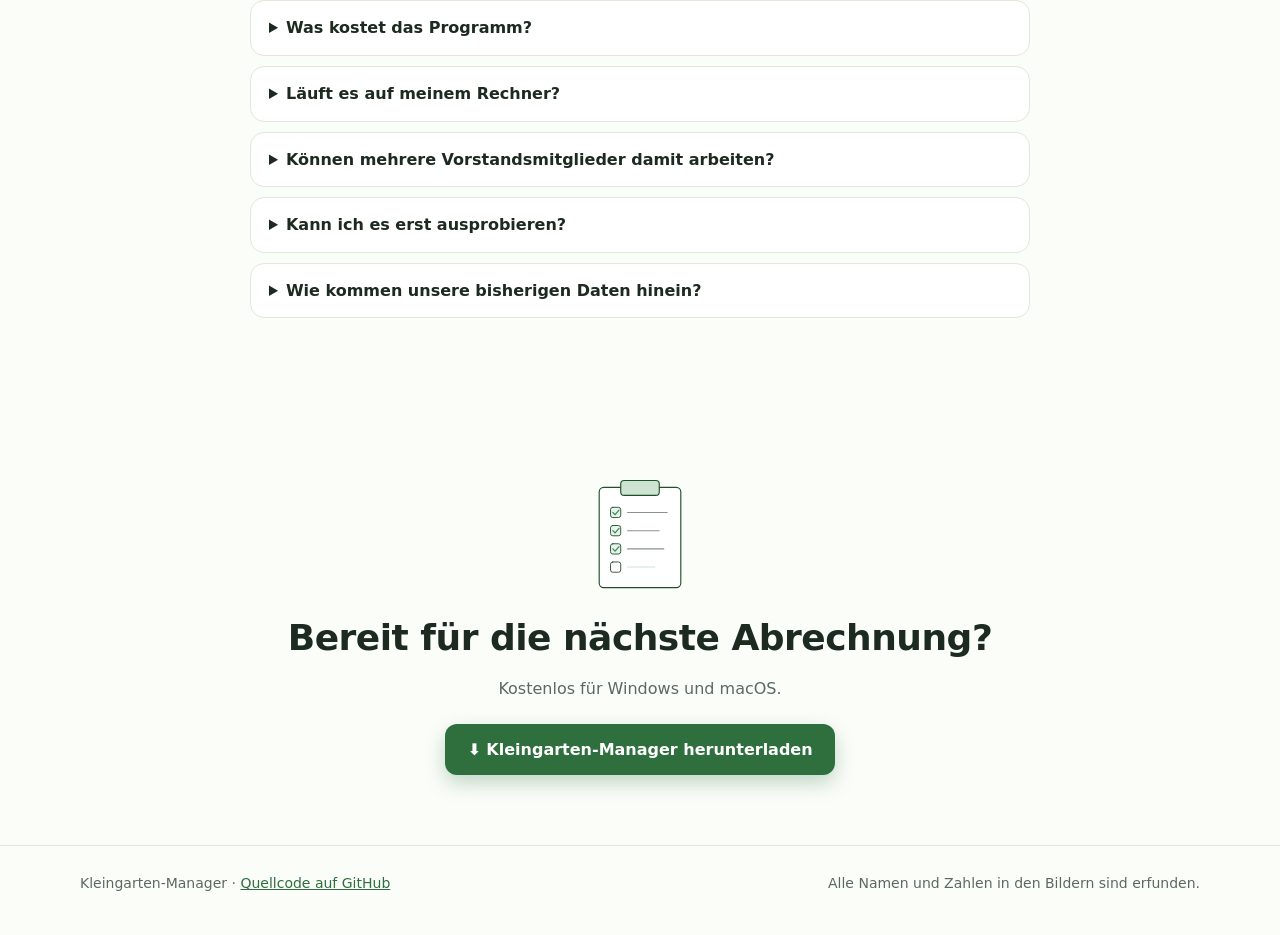
==== commit 81f2f09f: "Sachliche Grafiken statt Knet-Illustrationen, 3D-Lageplan als Planungsmodell, »Alles nur mit Anmeldu" ====
--- a/docs/index.html
+++ b/docs/index.html
@@ -7,8 +7,8 @@
 <meta name="description" content="Kostenloses Programm für Kleingartenvereine: Zählerstände, Jahresrechnungen mit QR-Code, Zahlungen, Kasse, Lageplan, Kündigungen und mehr. Für Windows und macOS, ohne Cloud und ohne Anmeldung.">
 <meta property="og:title" content="Kleingarten-Manager">
 <meta property="og:description" content="Das Vereinsbüro für euren Kleingartenverein – kostenlos, ohne Cloud, ohne Anmeldung.">
-<meta property="og:image" content="bilder/garten.webp">
-<link rel="icon" href="bilder/laube.webp">
+<meta property="og:image" content="bilder/uebersicht.png">
+<link rel="icon" type="image/svg+xml" href="bilder/laube.svg">
 <style>
   :root {
     --gruen: #2f6f3e; --gruen-dunkel: #1f4d2b; --gruen-hell: #e8f2e3; --gruen-zart: #f4f9f1; --linie: #dfe8da;
@@ -51,7 +51,7 @@
   .held .aktionen { display: flex; gap: 12px; flex-wrap: wrap; }
   .held .fakten { display: flex; gap: 18px; flex-wrap: wrap; margin-top: 22px; color: var(--grau); font-size: 14.5px; }
   .held .fakten span::before { content: "✓ "; color: var(--gruen); font-weight: 800; }
-  .held-bild img { filter: drop-shadow(0 28px 40px rgba(30, 60, 30, .22)); animation: schweben 7s ease-in-out infinite; }
+  .held-bild img { width: 100%; height: auto; }
   @keyframes schweben { 0%, 100% { transform: translateY(0); } 50% { transform: translateY(-8px); } }
   @media (max-width: 860px) { .held .breit { grid-template-columns: 1fr; } .held-bild { order: -1; max-width: 520px; margin: 0 auto; } }
 
@@ -67,7 +67,7 @@
 
   .schritte { display: grid; grid-template-columns: repeat(3, 1fr); gap: 22px; }
   .schritt { background: var(--karte); border: 1px solid var(--linie); border-radius: var(--rund); padding: 22px; box-shadow: var(--schatten); }
-  .schritt img { height: 150px; width: 100%; object-fit: contain; margin-bottom: 10px; filter: drop-shadow(0 12px 16px rgba(30, 60, 30, .16)); }
+  .schritt img { height: 150px; width: 100%; object-fit: contain; margin-bottom: 10px; }
   .schritt b { display: block; font-size: 19px; margin-bottom: 6px; }
   .schritt span.nr { display: inline-grid; place-items: center; width: 28px; height: 28px; border-radius: 50%; background: var(--gruen); color: #fff; font-weight: 750; font-size: 14px; margin-right: 8px; }
   .schritt p { color: var(--grau); margin: 0; }
@@ -104,7 +104,7 @@
   .faq { max-width: 780px; margin: 0 auto; }
 
   .schluss { text-align: center; }
-  .schluss img { width: 170px; margin: 0 auto 10px; filter: drop-shadow(0 16px 20px rgba(30, 60, 30, .2)); }
+  .schluss img { width: 170px; margin: 0 auto 10px; }
   footer { border-top: 1px solid var(--linie); padding: 26px 0 40px; color: var(--grau); font-size: 14px; }
   footer .breit { display: flex; gap: 16px; flex-wrap: wrap; justify-content: space-between; }
 
@@ -122,7 +122,7 @@
 
 <header class="kopf">
   <div class="breit">
-    <a class="marke" href="#"><img src="bilder/laube.webp" alt="">Kleingarten-Manager</a>
+    <a class="marke" href="#"><img src="bilder/laube.svg" alt="">Kleingarten-Manager</a>
     <nav class="links"><a href="#so-gehts">So geht's</a><a href="#funktionen">Funktionen</a><a href="#ansehen">Ansehen</a><a href="#fragen">Fragen</a></nav>
     <a class="knopf klein" href="https://github.com/Magnethelm90/Kleingarten-Manager/releases/latest">Download</a>
   </div>
@@ -141,7 +141,7 @@
       </div>
       <div class="fakten"><span>ohne Anmeldung</span><span>ohne Cloud</span><span>ohne Installation</span></div>
     </div>
-    <div class="held-bild"><img src="bilder/garten.webp" width="1200" height="830" alt="Kleingarten mit Laube, Beeten, Obstbaum und Zaun"></div>
+    <div class="held-bild"><img src="bilder/garten.svg" width="640" height="400" alt="Kleingarten mit Laube, Beet, Obstbaum und Zaun"></div>
   </div>
 </div>
 
@@ -149,9 +149,9 @@
   <div class="breit">
     <div class="titel erscheint"><h2>In drei Schritten zur Jahresabrechnung</h2><p>Was früher ein Wochenende mit Excel war, ist jetzt ein Nachmittag.</p></div>
     <div class="schritte">
-      <div class="schritt erscheint"><img src="bilder/laube.webp" alt=""><b><span class="nr">1</span>Einmal einrichten</b><p>Verein, Preise und Pächter eintragen – oder die Pächterliste aus Excel übernehmen. Das bleibt für alle Folgejahre.</p></div>
-      <div class="schritt erscheint"><img src="bilder/beet.webp" alt=""><b><span class="nr">2</span>Zählerstände eintragen</b><p>Gartennummer tippen, Wasser und Strom eingeben. Vorjahresstände kennt das Programm, gerechnet wird automatisch.</p></div>
-      <div class="schritt erscheint"><img src="bilder/kanne.webp" alt=""><b><span class="nr">3</span>Rechnungen verschicken</b><p>Alle Rechnungen mit einem Klick als PDF, mit QR-Code zum Bezahlen – per Post oder vorbereitet für die E-Mail.</p></div>
+      <div class="schritt erscheint"><img src="bilder/laube.svg" alt=""><b><span class="nr">1</span>Einmal einrichten</b><p>Verein, Preise und Pächter eintragen – oder die Pächterliste aus Excel übernehmen. Das bleibt für alle Folgejahre.</p></div>
+      <div class="schritt erscheint"><img src="bilder/zaehler.svg" alt=""><b><span class="nr">2</span>Zählerstände eintragen</b><p>Gartennummer tippen, Wasser und Strom eingeben. Vorjahresstände kennt das Programm, gerechnet wird automatisch.</p></div>
+      <div class="schritt erscheint"><img src="bilder/rechnung.svg" alt=""><b><span class="nr">3</span>Rechnungen verschicken</b><p>Alle Rechnungen mit einem Klick als PDF, mit QR-Code zum Bezahlen – per Post oder vorbereitet für die E-Mail.</p></div>
     </div>
   </div>
 </section>
@@ -159,7 +159,7 @@
 <section style="padding-top:10px">
   <div class="breit erscheint">
     <div class="titel"><h2>Die ganze Anlage auf einen Blick</h2><p>Der Lageplan zeigt jeden Garten an seinem Platz – auf Wunsch als 3D-Modell zum Drehen. Die Farbe verrät den Abrechnungsstand.</p></div>
-    <div class="fenster"><div class="leiste"><i></i><i></i><i></i></div><img src="bilder/lageplan-3d-animation.webp" width="760" height="373" alt="Der Lageplan als 3D-Modell" loading="lazy" style="width:100%"></div>
+    <div class="fenster"><div class="leiste"><i></i><i></i><i></i></div><img src="bilder/lageplan-3d.png" width="1280" height="800" alt="Der Lageplan als 3D-Modell" loading="lazy" style="width:100%"></div>
   </div>
 </section>
 
@@ -219,7 +219,7 @@
 
 <section class="schluss">
   <div class="breit erscheint">
-    <img src="bilder/sonne.webp" alt="">
+    <img src="bilder/liste.svg" alt="">
     <h2 style="font-size:clamp(26px,3.4vw,36px);letter-spacing:-.5px;margin:0 0 10px">Bereit für die nächste Abrechnung?</h2>
     <p style="color:var(--grau);margin:0 0 22px">Kostenlos für Windows und macOS.</p>
     <a class="knopf" href="https://github.com/Magnethelm90/Kleingarten-Manager/releases/latest">⬇ Kleingarten-Manager herunterladen</a>
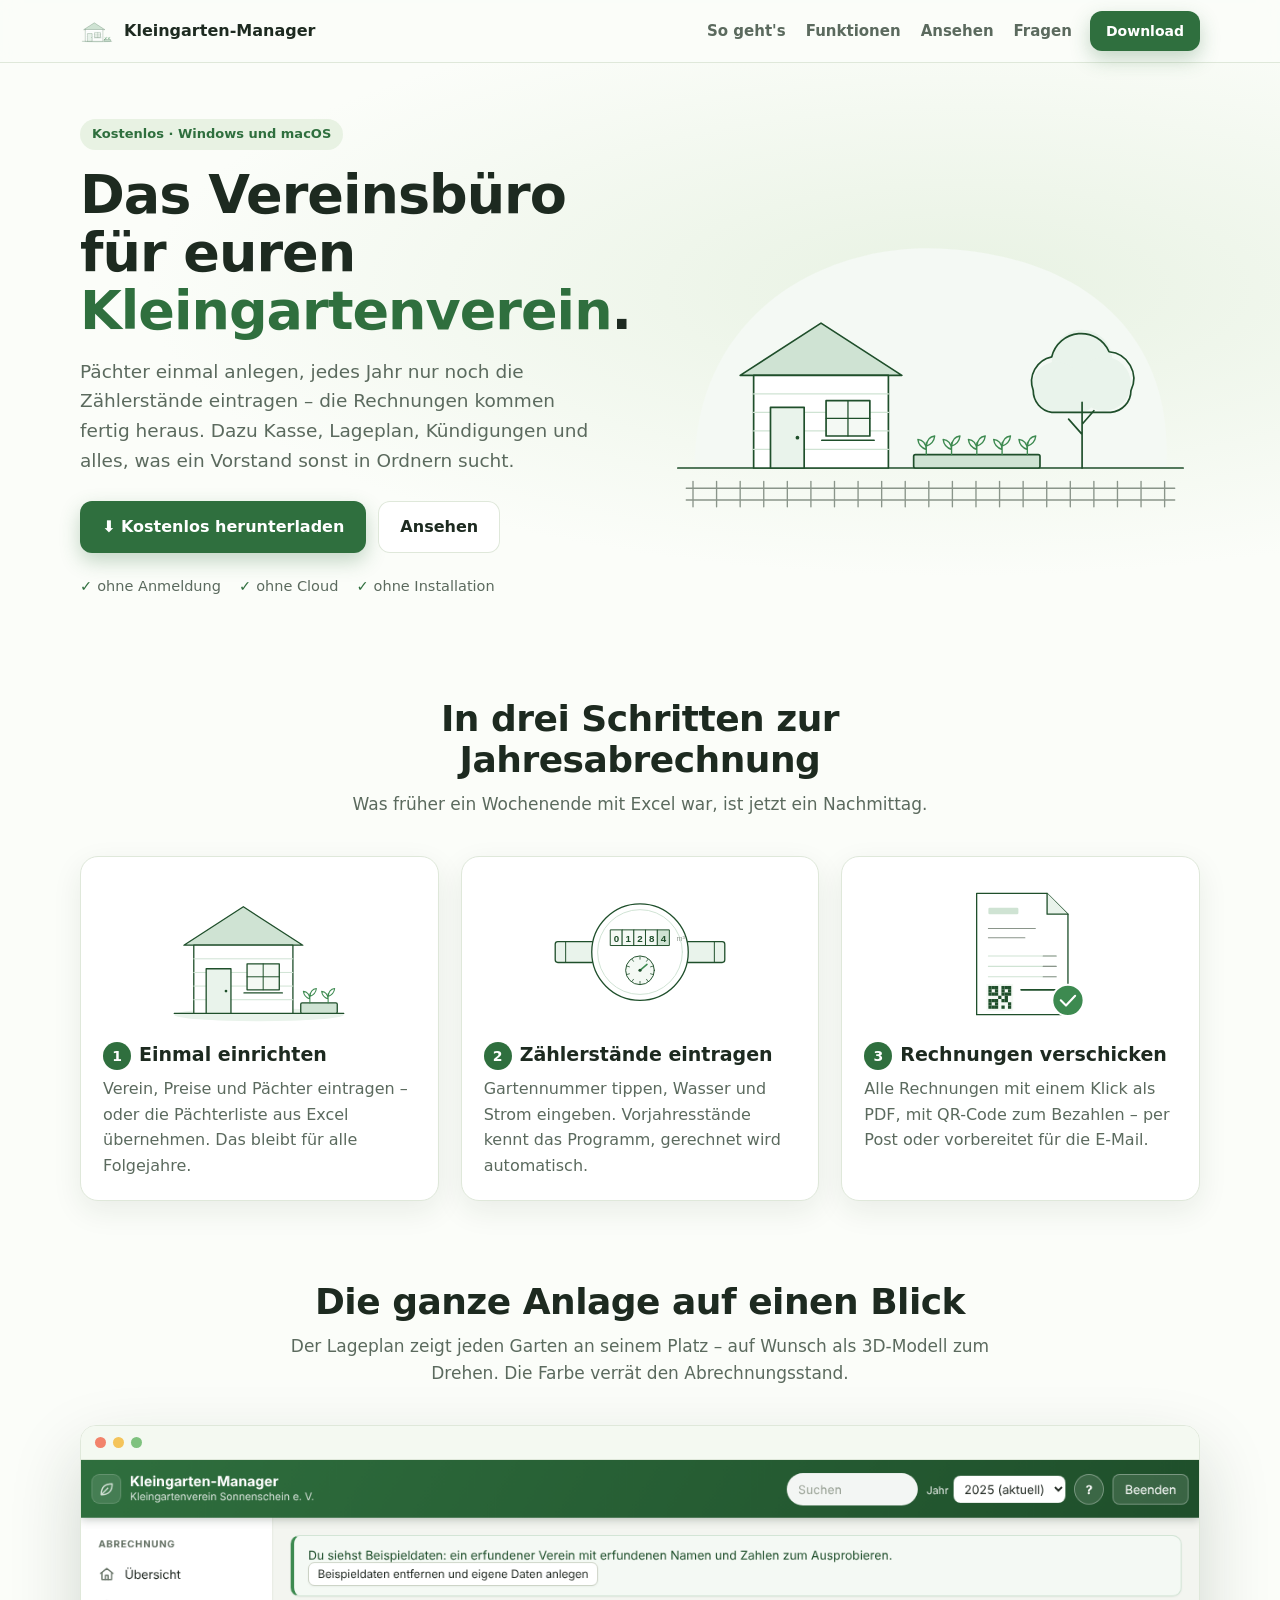
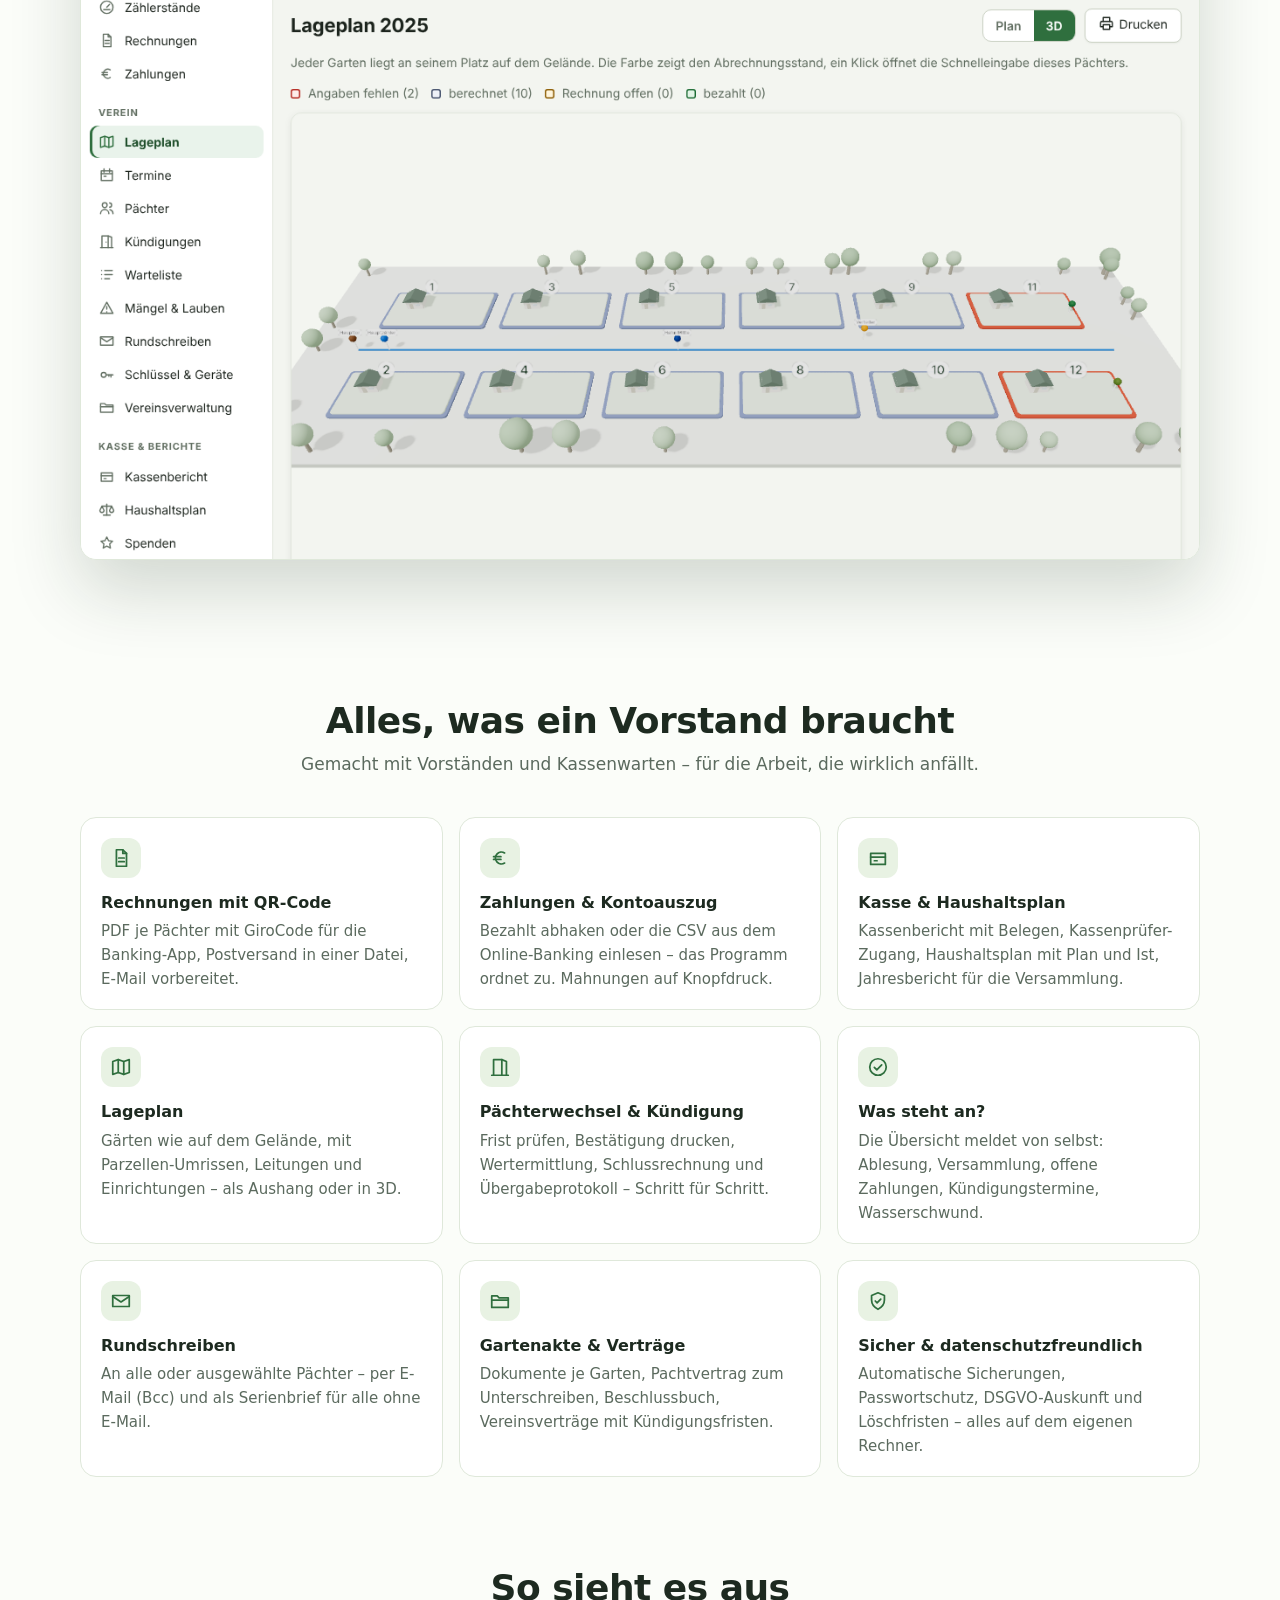
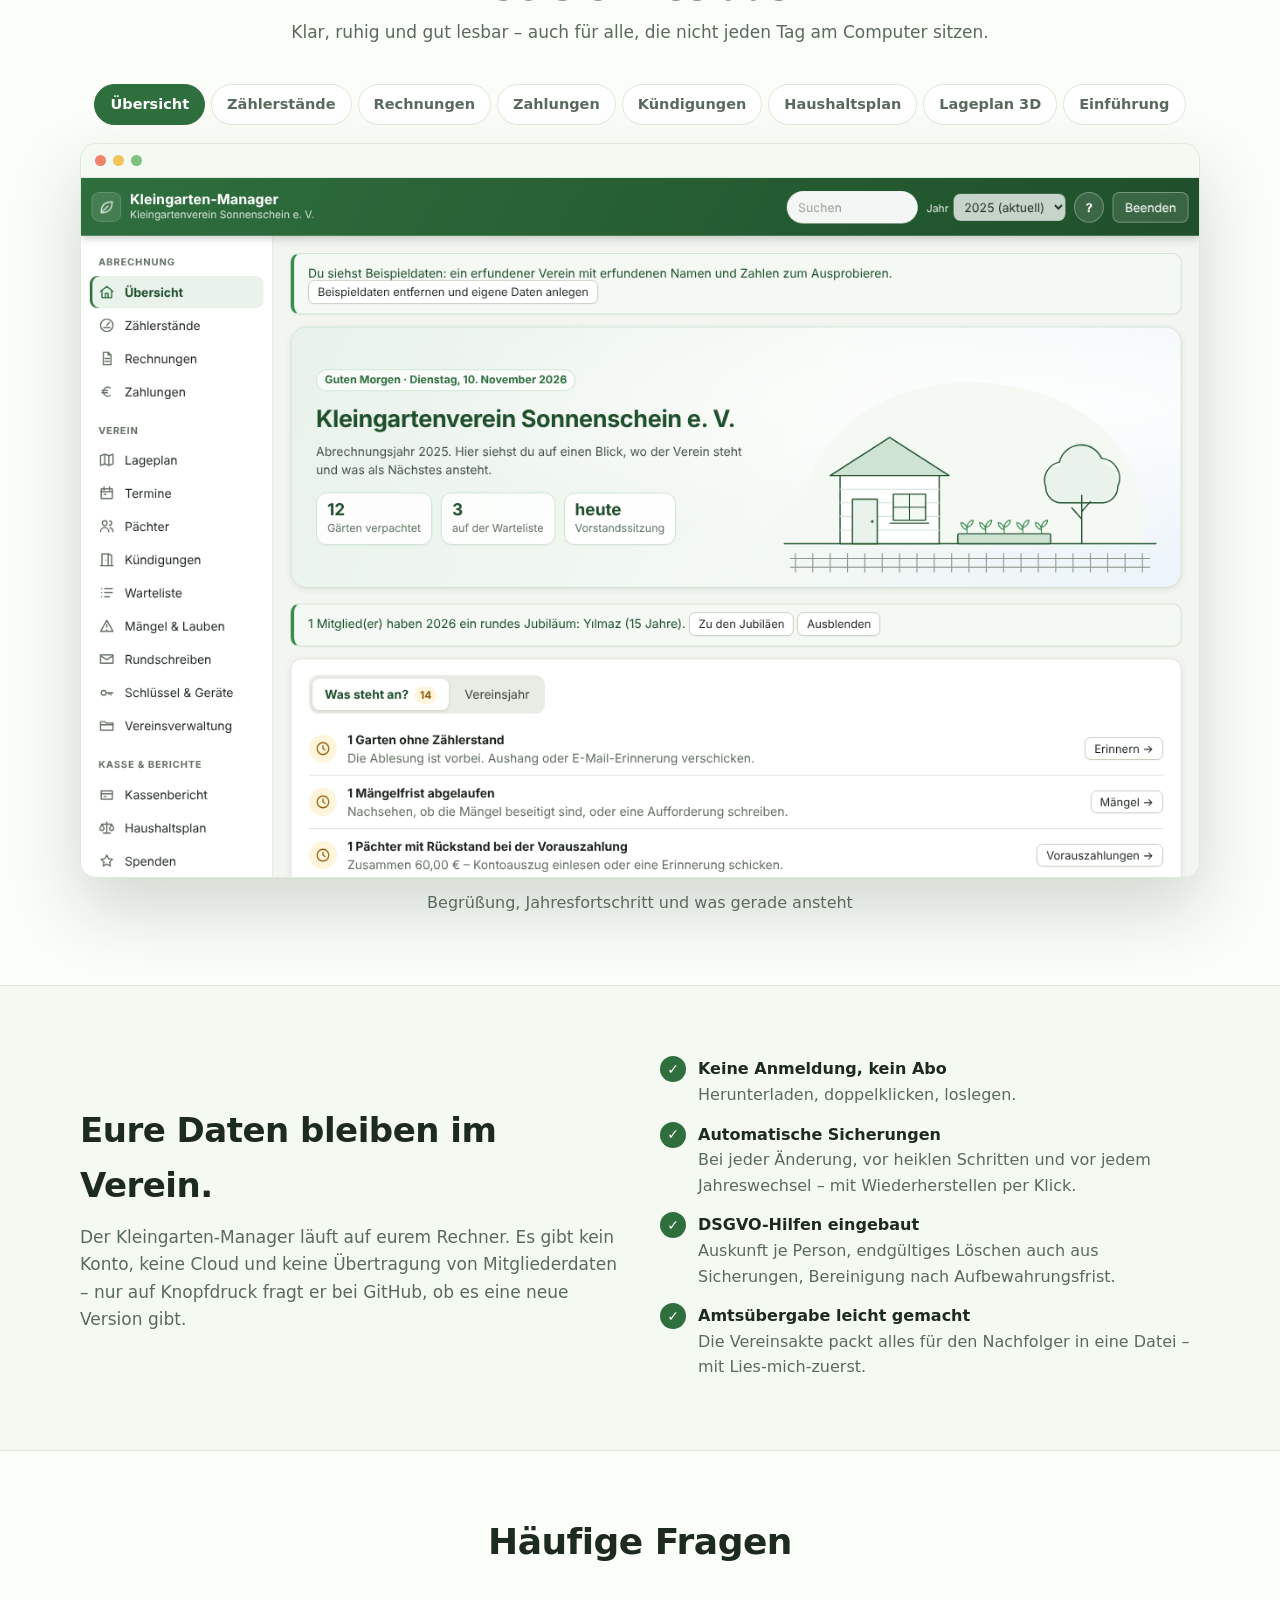
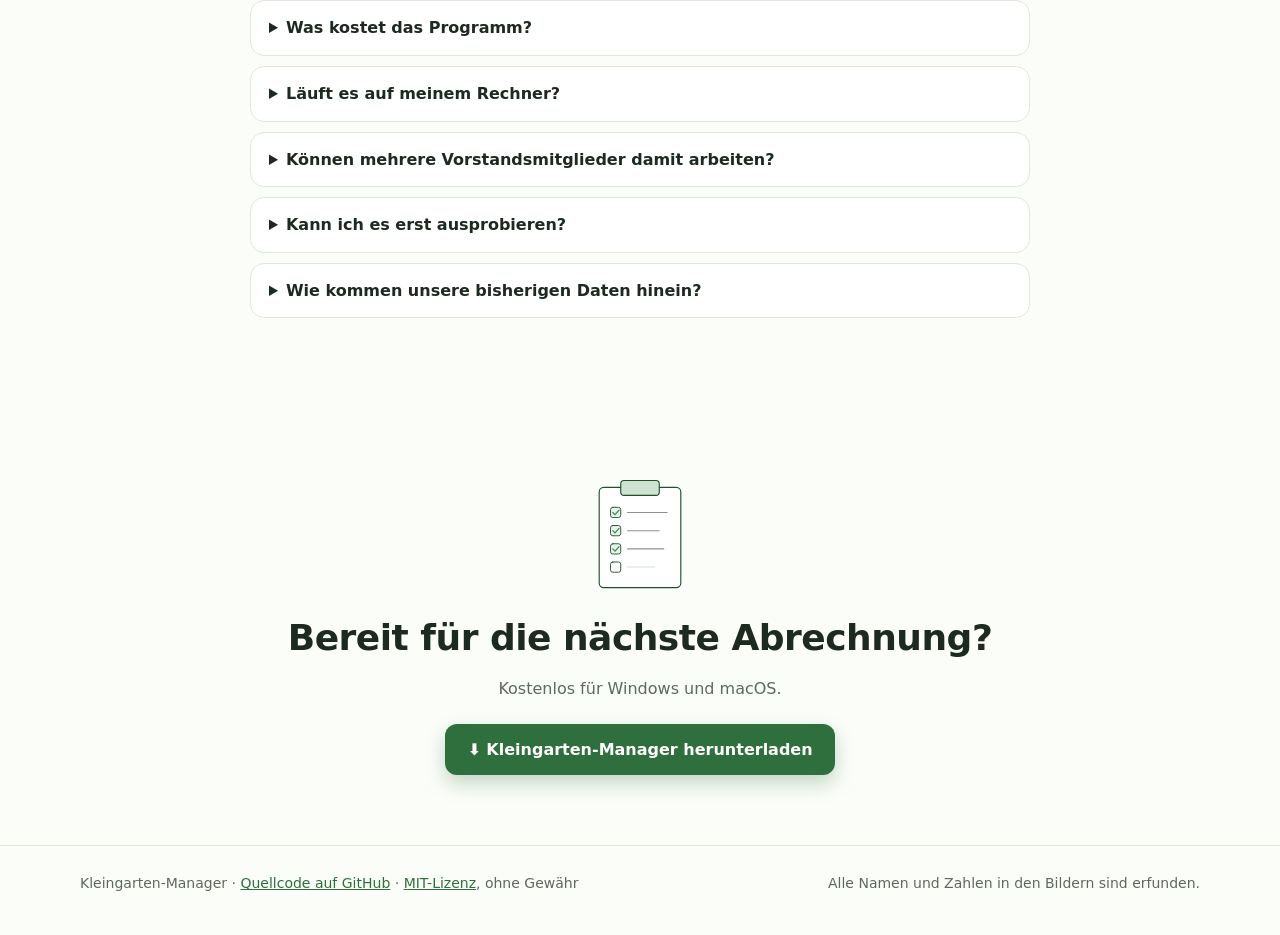
==== commit 218c3256: "Verschlüsselte Sicherung für den USB-Stick, Lizenzhinweis auf der Projektseite, Dialoge schließen ni" ====
--- a/docs/index.html
+++ b/docs/index.html
@@ -229,7 +229,7 @@
 
 <footer>
   <div class="breit">
-    <span>Kleingarten-Manager · <a href="https://github.com/Magnethelm90/Kleingarten-Manager">Quellcode auf GitHub</a></span>
+    <span>Kleingarten-Manager · <a href="https://github.com/Magnethelm90/Kleingarten-Manager">Quellcode auf GitHub</a> · <a href="https://github.com/Magnethelm90/Kleingarten-Manager/blob/main/LICENSE">MIT-Lizenz</a>, ohne Gewähr</span>
     <span>Alle Namen und Zahlen in den Bildern sind erfunden.</span>
   </div>
 </footer>
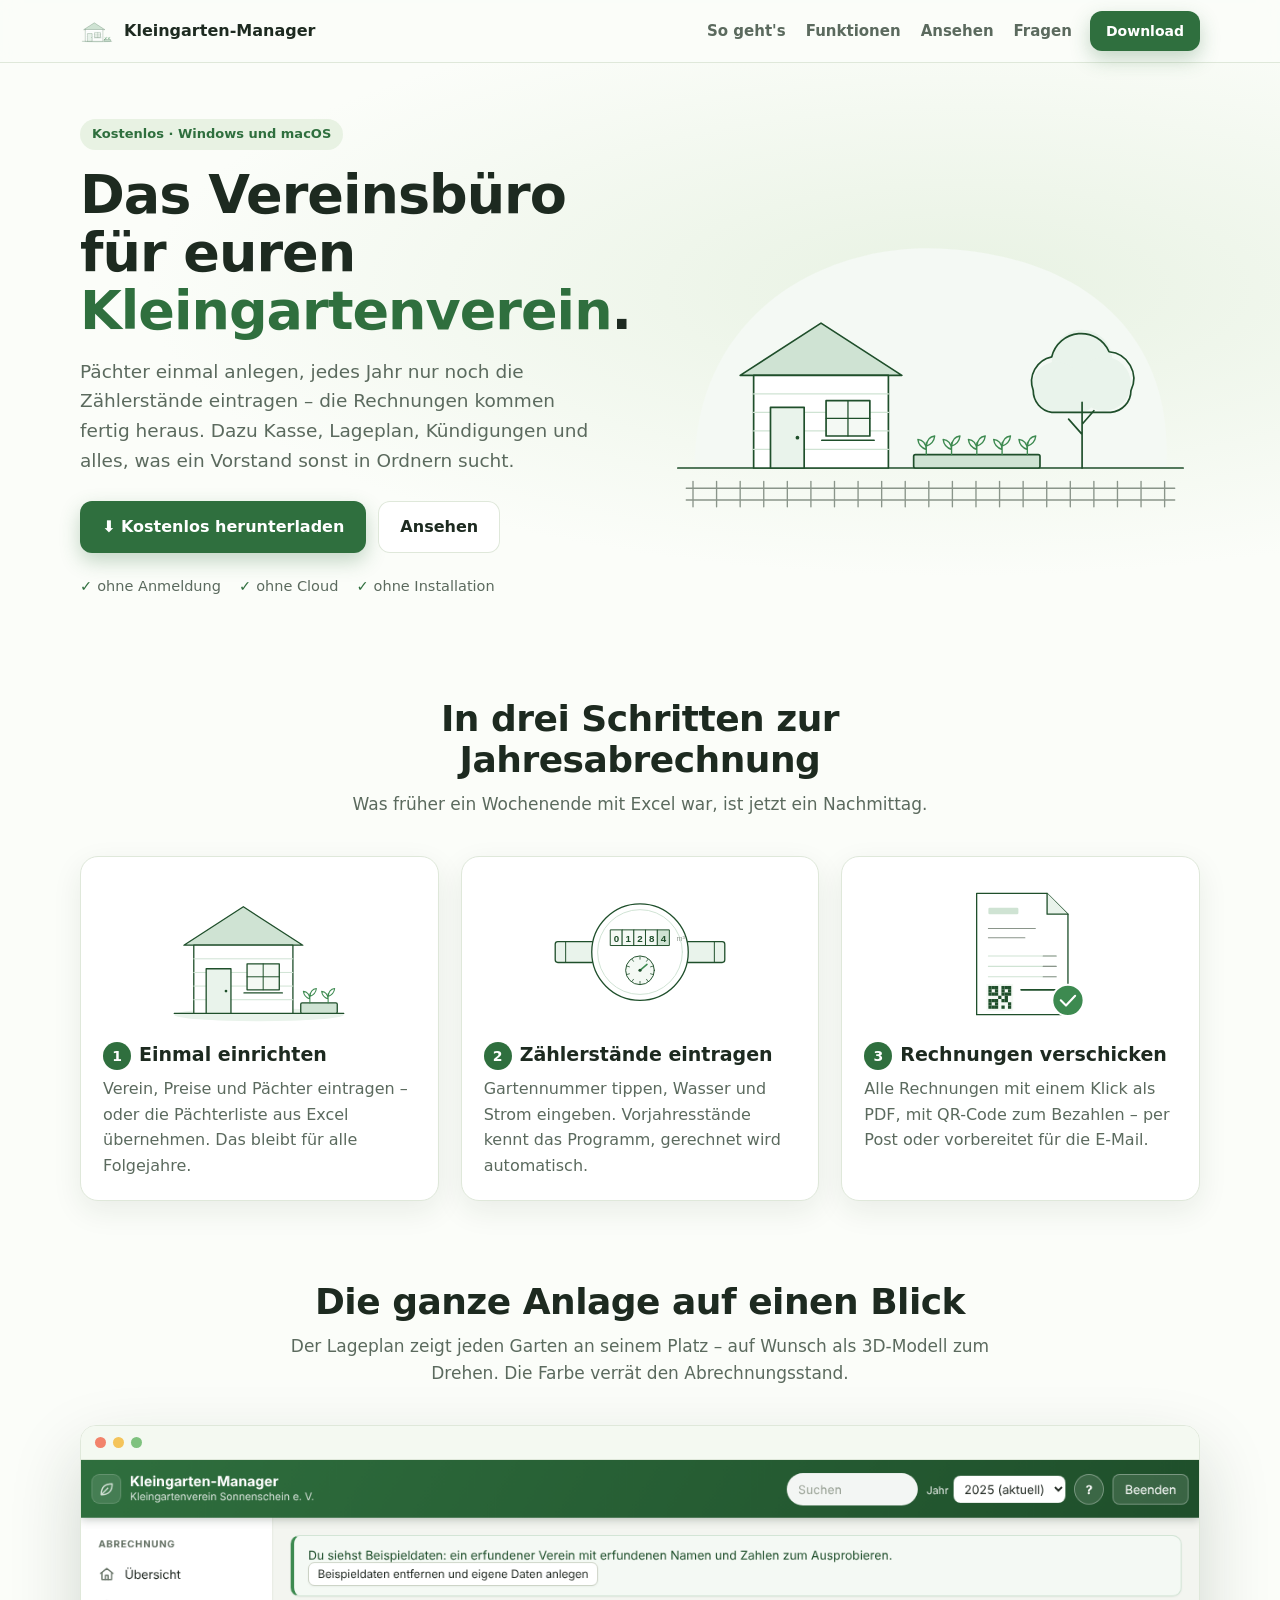
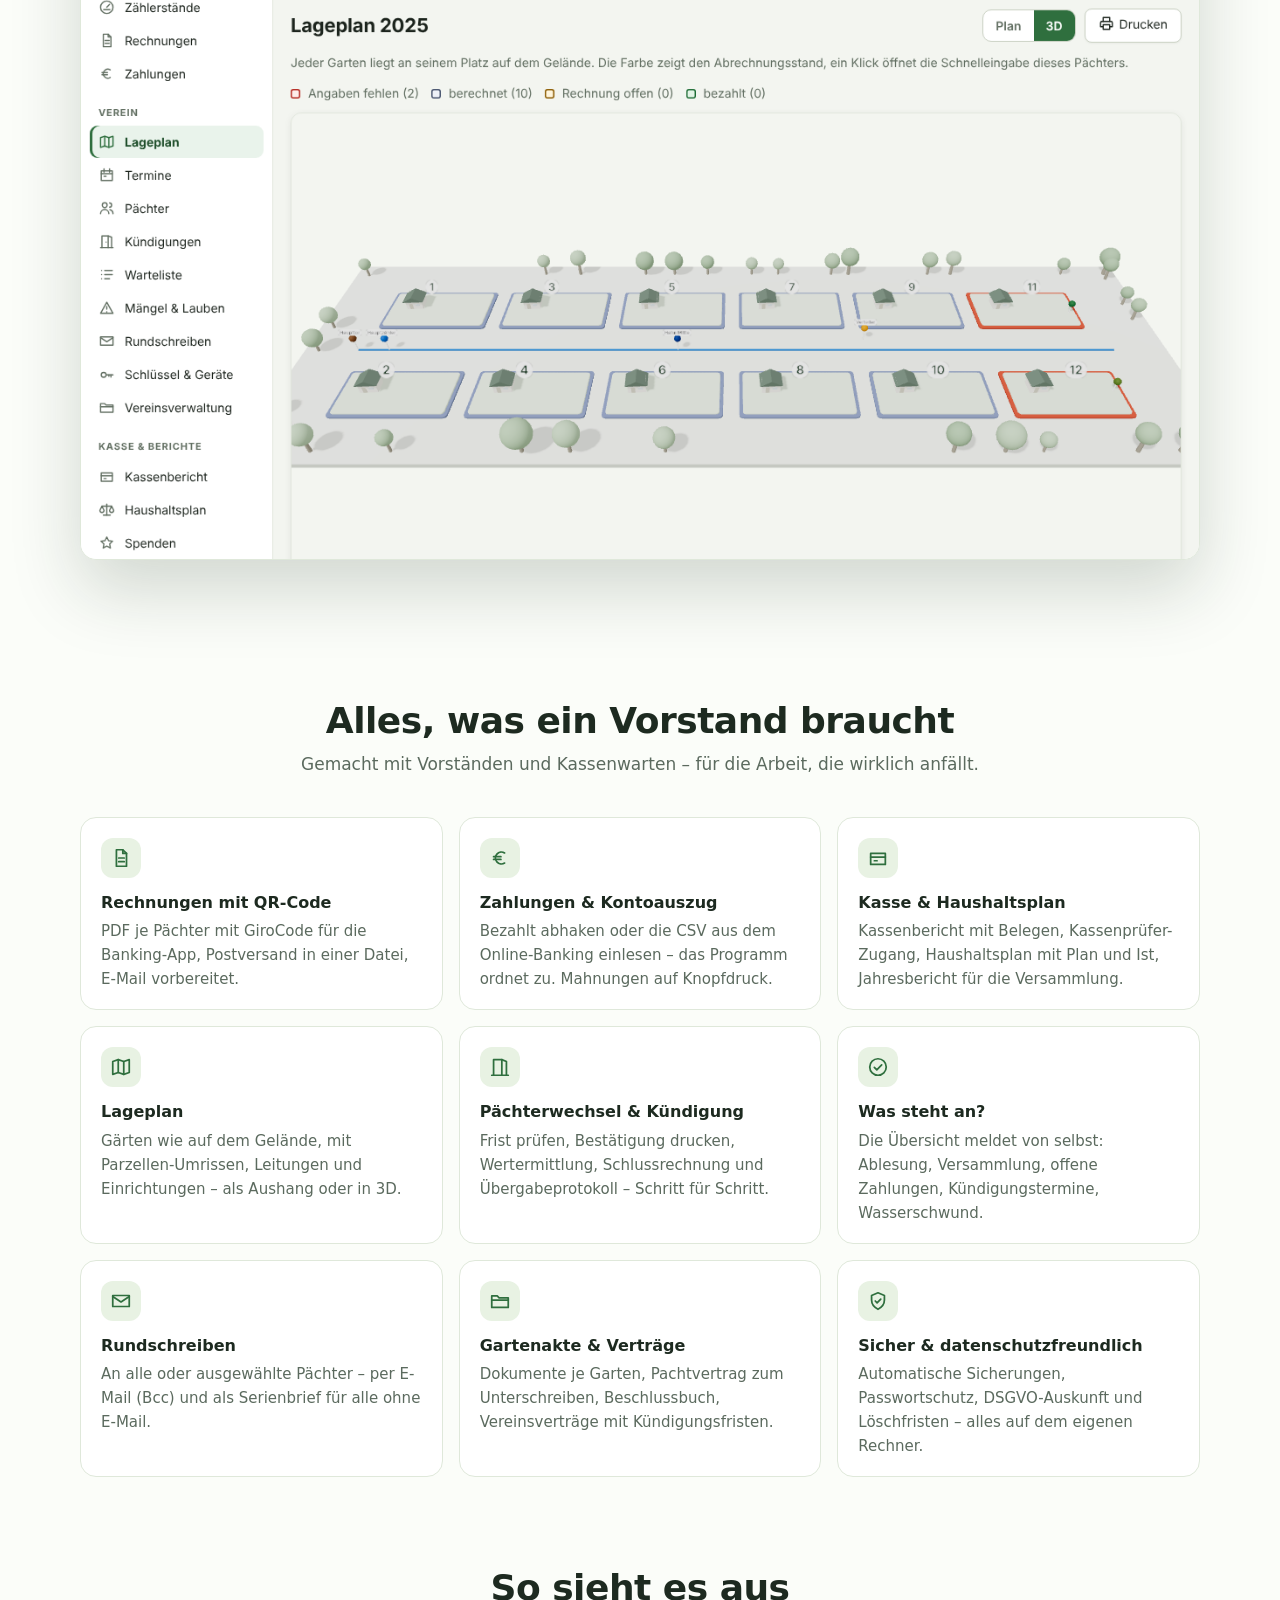
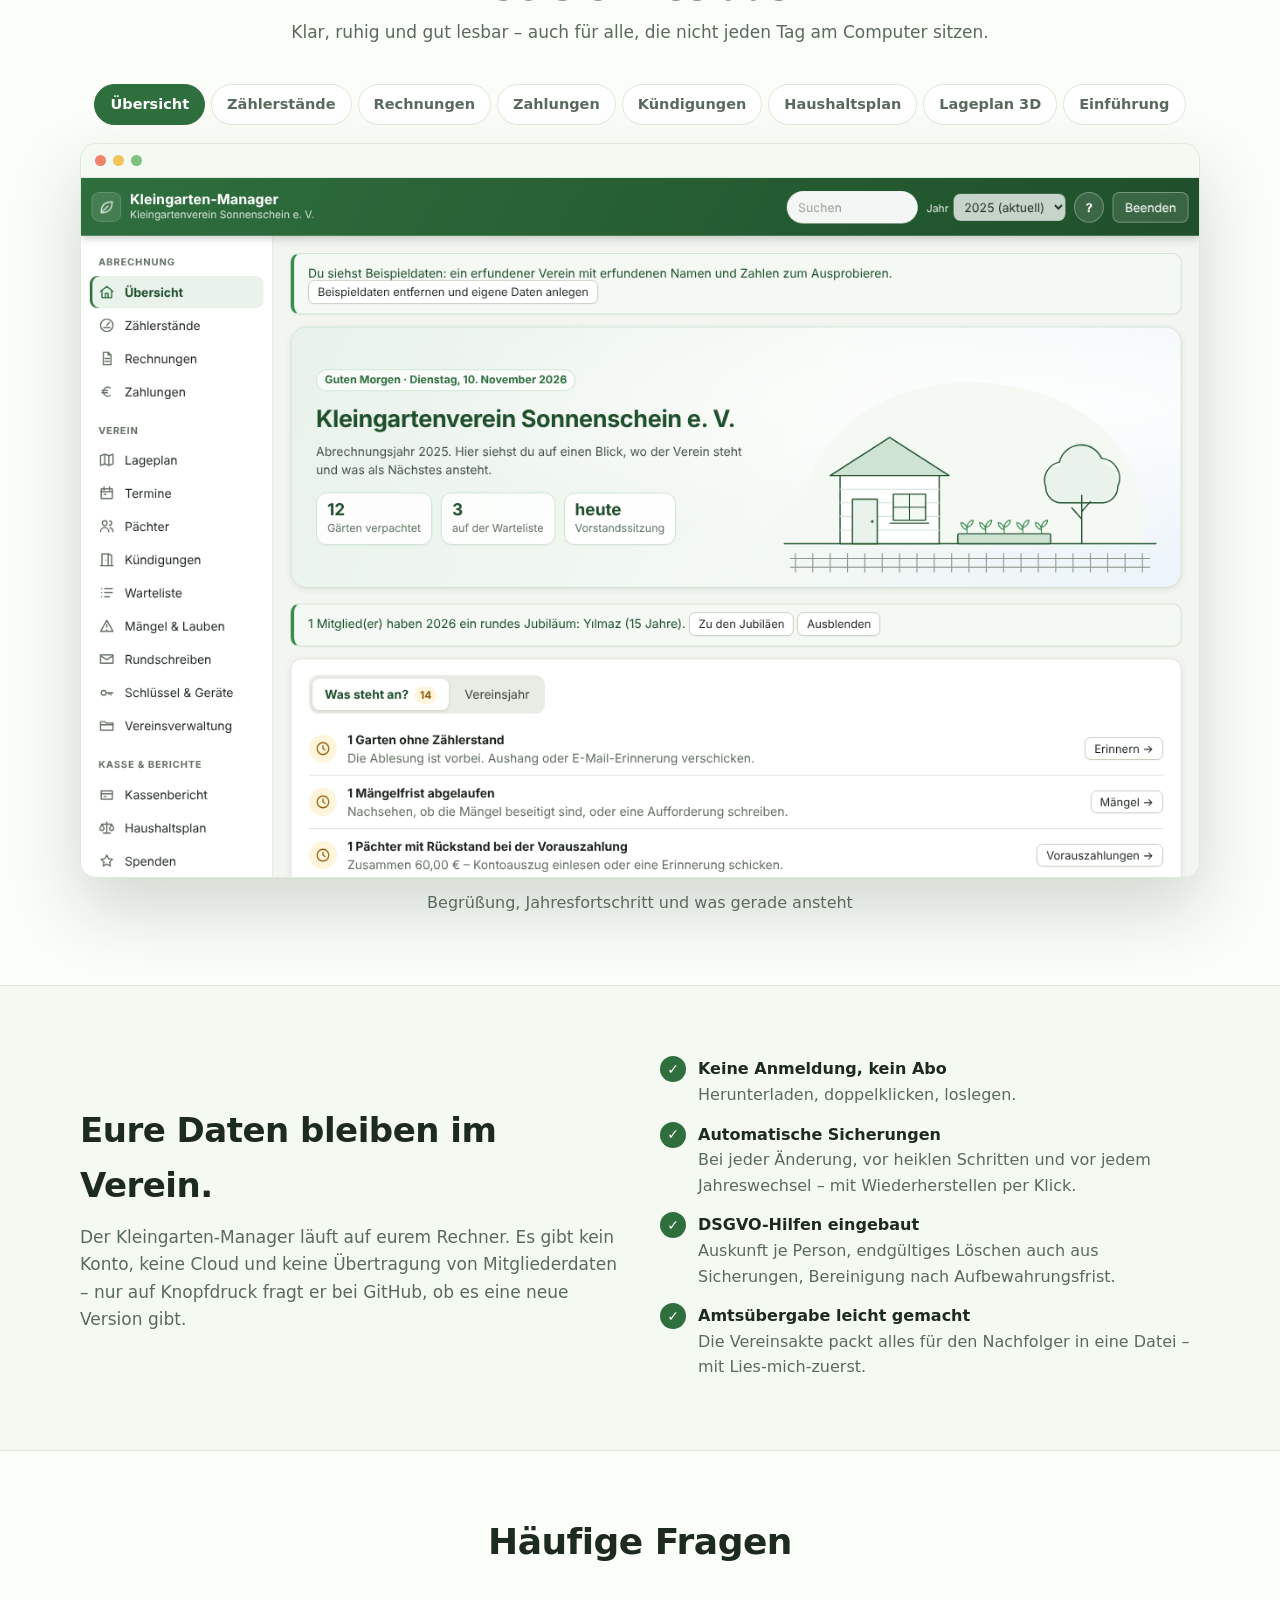
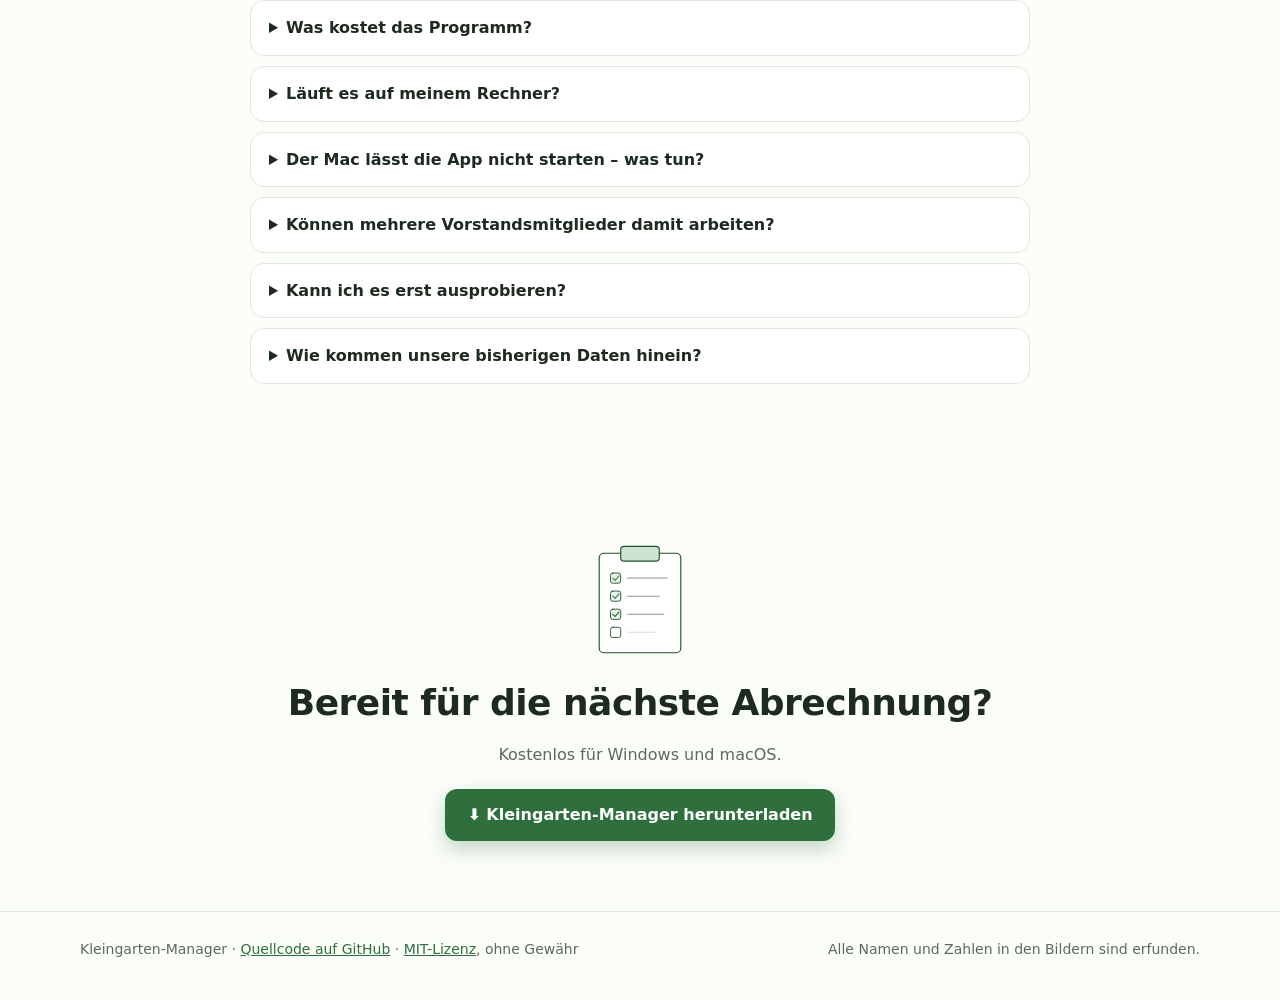
==== commit 330cf70d: "Erster Start auf dem Mac: Anleitung mit Zeichnung (auch für macOS 15 »Dennoch öffnen«) - README und " ====
--- a/docs/index.html
+++ b/docs/index.html
@@ -210,6 +210,7 @@
     <div class="faq erscheint">
       <details><summary>Was kostet das Programm?</summary><p>Nichts. Der Kleingarten-Manager ist kostenlos, ohne Abo und ohne versteckte Kosten.</p></details>
       <details><summary>Läuft es auf meinem Rechner?</summary><p>Auf Windows 10 und 11 als einzelne .exe-Datei ohne Installation, auf macOS als App für den Programme-Ordner.</p></details>
+      <details><summary>Der Mac lässt die App nicht starten – was tun?</summary><p>Beim allerersten Start hält macOS Programme an, die nicht aus dem App Store kommen. Das ist einmalig: App doppelklicken und die Meldung mit »Fertig« schließen, dann <b>Systemeinstellungen → Datenschutz &amp; Sicherheit</b> öffnen, ganz nach unten scrollen und bei „Kleingarten-Manager wurde blockiert“ auf <b>Dennoch öffnen</b> klicken, zum Schluss <b>Öffnen</b> bestätigen. Danach startet die App normal. Auf älteren Macs reicht Rechtsklick auf die App → Öffnen.</p><p><img src="bilder/mac-start.svg" alt="Erster Start auf dem Mac in drei Schritten" style="width:100%;max-width:760px;height:auto"></p></details>
       <details><summary>Können mehrere Vorstandsmitglieder damit arbeiten?</summary><p>Ja – liegt der Datenordner auf einem USB-Stick oder Netzlaufwerk, sorgt eine Sperre dafür, dass nie zwei Rechner gleichzeitig ändern.</p></details>
       <details><summary>Kann ich es erst ausprobieren?</summary><p>Ja. Auf Knopfdruck lädt das Programm einen erfundenen Beispielverein, den du mit einem Klick wieder entfernst.</p></details>
       <details><summary>Wie kommen unsere bisherigen Daten hinein?</summary><p>Die Pächterliste lässt sich aus Excel oder einer CSV-Datei übernehmen. Zählerstände des Vorjahres werden dabei mitgenommen.</p></details>
